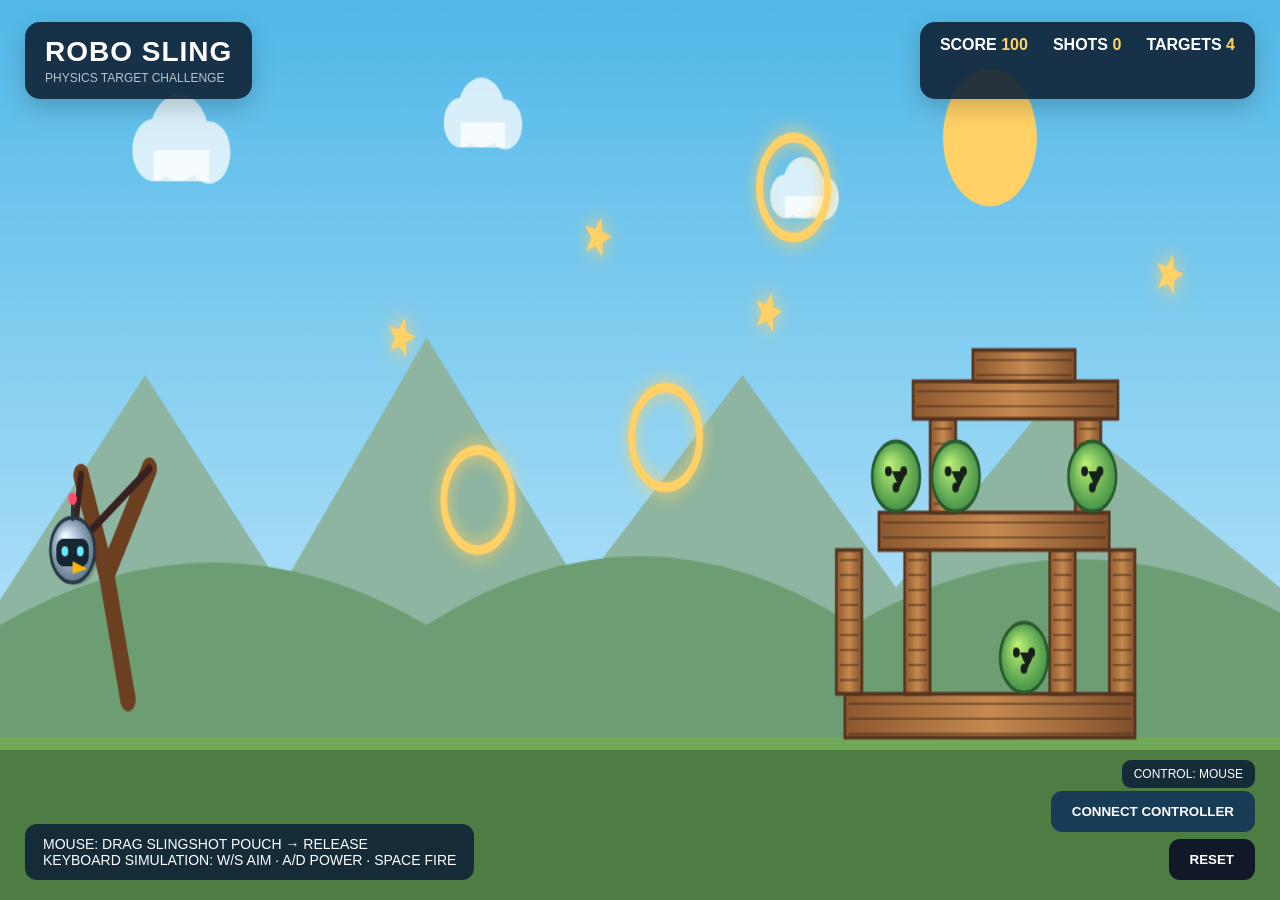
==== robo_sling.html @ eb0f949c "Merge branch 'main' of https://github.com/reddyshreyas63-sketch/robo-sling" ====
<!DOCTYPE html>
<html>
<head>
<meta charset="UTF-8">
<title>Robo Sling</title>
<style>
*{box-sizing:border-box;user-select:none}
html,body{margin:0;width:100%;height:100%;overflow:hidden;background:#111827;font-family:Arial,sans-serif}
canvas{display:block;width:100vw;height:100vh}
.ui{position:absolute;top:22px;left:25px;right:25px;display:flex;justify-content:space-between;pointer-events:none}
.panel{background:rgba(15,35,55,.9);color:white;padding:14px 20px;border-radius:15px;box-shadow:0 8px 25px rgba(0,0,0,.2)}
.title{font-size:28px;font-weight:900;letter-spacing:1px}
.sub{font-size:12px;opacity:.7;margin-top:3px}
.stats{display:flex;gap:25px;font-weight:700}
.stats b{color:#ffd166}
#help{position:absolute;left:25px;bottom:20px;background:rgba(15,35,55,.9);color:white;padding:12px 18px;border-radius:12px;font-size:14px}
#power{position:absolute;left:25px;bottom:67px;width:230px;display:none;color:white;font-size:12px;font-weight:bold}
#bar{height:14px;background:rgba(0,0,0,.5);border-radius:9px;overflow:hidden;margin-top:5px}
#fill{height:100%;width:0%;background:#ffd166}
button{position:absolute;right:25px;bottom:20px;border:0;background:#111827;color:white;padding:13px 21px;border-radius:11px;font-weight:800;cursor:pointer}
#serialBtn{position:absolute;right:25px;bottom:68px;background:#183b56}
#status{position:absolute;right:25px;bottom:112px;color:white;background:rgba(15,35,55,.9);padding:7px 12px;border-radius:9px;font-size:12px}
#msg{position:absolute;left:50%;top:50%;transform:translate(-50%,-50%);display:none;background:rgba(10,20,30,.95);color:white;padding:25px 40px;border-radius:18px;font-size:28px;font-weight:900;text-align:center}
</style>
</head>
<body>

<canvas id="game"></canvas>

<div class="ui">
  <div class="panel">
    <div class="title">ROBO SLING</div>
    <div class="sub">PHYSICS TARGET CHALLENGE</div>
  </div>
  <div class="panel stats">
    <div>SCORE <b id="score">0</b></div>
    <div>SHOTS <b id="shots">0</b></div>
    <div>TARGETS <b id="targets">5</b></div>
  </div>
</div>

<div id="power">
  LAUNCH POWER
  <div id="bar"><div id="fill"></div></div>
</div>

<div id="help">MOUSE: DRAG SLINGSHOT POUCH → RELEASE<br>KEYBOARD SIMULATION: W/S AIM · A/D POWER · SPACE FIRE</div>
<button id="serialBtn">CONNECT CONTROLLER</button>
<button id="reset">RESET</button>
<div id="status">CONTROL: MOUSE</div>
<div id="msg"></div>

<script>
const canvas=document.getElementById("game");
const ctx=canvas.getContext("2d");

const W=1500;
const H=720;

canvas.width=W;
canvas.height=H;

const G=900;
const GROUND=590;
const POWER_MULT=7.0;
const MAX_PULL=155;
const PIG_BOUNCE=0.06;

const SLING={x:150,y:440};

let score=0;
let shots=0;
let dragging=false;
let gameWon=false;

let currentRobo=null;
let robos=[];

// Software/hardware control layer.
let controlMode="mouse";
let hardwareAim=0;      // -1 = up, 0 = level, +1 = down
let hardwarePower=0;    // 0..1
let serialPort=null;
let serialReader=null;
let serialConnected=false;
let serialBuffer="";
let blocks=[];
let pigs=[];
let stars=[];
let rings=[];
let particles=[];


/* =========================
   OBJECT CREATION
========================= */

let pouch={x:SLING.x,y:SLING.y};

function newRobo(){
  return {
    x:SLING.x-65,
    y:SLING.y,
    vx:0,
    vy:0,
    radius:26,
    rotation:0,
    ready:true
  };
}

function makeBlock(x,y,w,h){
  return {
    x,y,w,h,
    vx:0,
    vy:0,
    health:100,
    maxHealth:100,
    destroyed:false,
    falling:false
  };
}

function makePig(x,y){
  return {
    x,y,
    radius:29,
    vx:0,
    vy:0,
    alive:true,
    supported:true
  };
}


/* =========================
   LEVEL
========================= */

function createLevel(){

  blocks=[
    makeBlock(990,555,340,35),

    makeBlock(980,440,30,115),
    makeBlock(1300,440,30,115),

    makeBlock(1060,440,30,115),
    makeBlock(1230,440,30,115),

    makeBlock(1030,410,270,30),

    makeBlock(1090,335,30,75),
    makeBlock(1260,335,30,75),

    makeBlock(1070,305,240,30),

    makeBlock(1140,230,120,25)
  ];

  pigs=[
    makePig(1050,380),
    makePig(1120,380),
    makePig(1280,380),
    makePig(1200,270),
    makePig(1200,515)
  ];

  stars=[
    {x:470,y:270,r:17,taken:false,points:150},
    {x:700,y:190,r:17,taken:false,points:150},
    {x:900,y:250,r:17,taken:false,points:200},
    {x:1370,y:220,r:17,taken:false,points:250}
  ];

  rings=[
    {x:560,y:400,r:40,taken:false,points:100},
    {x:780,y:350,r:40,taken:false,points:100},
    {x:930,y:150,r:40,taken:false,points:100}
  ];
}


/* =========================
   RESET / UI
========================= */

function resetGame(){

  score=0;
  shots=0;
  dragging=false;
  gameWon=false;

  robos=[];
  particles=[];

  createLevel();

  currentRobo=newRobo();
  if(controlMode==="serial") updateHardwarePouch();

  updateUI();

  document.getElementById("power").style.display="none";
  document.getElementById("msg").style.display="none";
}

function updateUI(){

  document.getElementById("score").textContent=score;
  document.getElementById("shots").textContent=shots;

  document.getElementById("targets").textContent=
    pigs.filter(p=>p.alive).length;
}


/* =========================
   INPUT
========================= */

function setControlMode(mode){
  controlMode=mode;
  updateControllerStatus();
}

function updateControllerStatus(){
  const status=document.getElementById("status");
  if(controlMode!=="serial"){
    status.textContent="CONTROL: MOUSE";
    return;
  }

  const p=Math.round(hardwarePower*100);
  const a=Math.round(hardwareAim*100);
  status.textContent=`CONTROL: CONTROLLER  |  POWER ${p}%  |  AIM ${a}`;
}

function updateHardwarePouch(){
  if(!currentRobo || !currentRobo.ready) return;

  const power=Math.max(0,Math.min(1,hardwarePower));
  const aim=Math.max(-1,Math.min(1,hardwareAim));

  // Keep the ORIGINAL slingshot geometry: power is pull distance,
  // aim is vertical position. This keeps the existing physics intact.
  const pull=power*MAX_PULL;
  const maxAimOffset=MAX_PULL*0.55;
  const dx=-Math.max(25, pull);
  const dy=aim*maxAimOffset;

  pouch.x=SLING.x+dx;
  pouch.y=SLING.y+dy;

  currentRobo.x=pouch.x;
  currentRobo.y=pouch.y;

  document.getElementById("fill").style.width=(power*100)+"%";
}

function handleSerialLine(line){
  line=line.trim();
  if(!line) return;

  const upper=line.toUpperCase();

  if(upper.startsWith("AIM:")){
    const raw=parseFloat(line.substring(4));
    if(Number.isFinite(raw)){
      hardwareAim = raw > 1 || raw < -1
        ? Math.max(-1,Math.min(1,raw/100))
        : Math.max(-1,Math.min(1,raw));
      if(controlMode==="serial") updateHardwarePouch();
      updateControllerStatus();
    }
    return;
  }

  if(upper.startsWith("POWER:")){
    const raw=parseFloat(line.substring(6));
    if(Number.isFinite(raw)){
      hardwarePower = raw > 1
        ? Math.max(0,Math.min(1,raw/100))
        : Math.max(0,Math.min(1,raw));
      if(controlMode==="serial") updateHardwarePouch();
      updateControllerStatus();
    }
    return;
  }

  if(upper==="FIRE"){
    if(controlMode==="serial" && currentRobo && currentRobo.ready && !gameWon){
      updateHardwarePouch();
      fireRobo();
    }
    return;
  }

  if(upper==="RESET"){
    resetGame();
    updateControllerStatus();
    return;
  }
}

async function readSerial(){
  if(!serialReader) return;
  try{
    while(true){
      const {value,done}=await serialReader.read();
      if(done) break;
      if(value){
        serialBuffer+=new TextDecoder().decode(value);
        const lines=serialBuffer.split(/\r?\n/);
        serialBuffer=lines.pop()||"";
        for(const line of lines) handleSerialLine(line);
      }
    }
  }catch(err){
    console.error("Serial read error",err);
  }finally{
    try{serialReader.releaseLock();}catch(e){}
    serialReader=null;
  }
}

async function connectSerial(){
  if(!("serial" in navigator)){
    alert("Web Serial is not supported here. Use Chrome or Edge.");
    return;
  }
  try{
    serialPort=await navigator.serial.requestPort();
    await serialPort.open({baudRate:115200});

    serialConnected=true;
    setControlMode("serial");
    document.getElementById("serialBtn").textContent="CONTROLLER CONNECTED";

    // Start reading BEFORE applying the current controller state.
    serialReader=serialPort.readable.getReader();
    readSerial();

    // Give the reader one browser tick to start receiving Arduino data.
    setTimeout(()=>{
      if(serialConnected && controlMode==="serial") updateHardwarePouch();
    },50);
  }catch(err){
    console.error(err);
    serialConnected=false;
    setControlMode("mouse");
    alert("ESP32 connection was not established.");
  }
}

async function disconnectSerial(){
  try{
    if(serialReader){try{await serialReader.cancel();}catch(e){}}
    if(serialPort){try{await serialPort.close();}catch(e){}}
  }finally{
    serialReader=null;
    serialPort=null;
    serialConnected=false;
    setControlMode("mouse");
    document.getElementById("serialBtn").textContent="CONNECT CONTROLLER";
  }
}

document.getElementById("serialBtn").addEventListener("click",async()=>{
  if(serialConnected) await disconnectSerial();
  else await connectSerial();
});

function pos(e){

  const r=canvas.getBoundingClientRect();

  return {
    x:(e.clientX-r.left)*W/r.width,
    y:(e.clientY-r.top)*H/r.height
  };
}

canvas.addEventListener("pointerdown",e=>{

  if(!currentRobo || !currentRobo.ready || gameWon)
    return;

  const p=pos(e);

  const dx=p.x-currentRobo.x;
  const dy=p.y-currentRobo.y;

  if(Math.hypot(dx,dy)<60){

    dragging=true;

    canvas.setPointerCapture(e.pointerId);

    document.getElementById("power").style.display="block";
  }
});


canvas.addEventListener("pointermove",e=>{

  if(!dragging || !currentRobo || !currentRobo.ready)
    return;

  const p=pos(e);

  let dx=p.x-SLING.x;
  let dy=p.y-SLING.y;

  let d=Math.hypot(dx,dy);

  if(d>MAX_PULL){

    dx=dx/d*MAX_PULL;
    dy=dy/d*MAX_PULL;

    d=MAX_PULL;
  }

  if(dx>-25)
    dx=-25;

  currentRobo.x=SLING.x+dx;
  currentRobo.y=SLING.y+dy;

  document.getElementById("fill").style.width=
    (d/MAX_PULL*100)+"%";
});


canvas.addEventListener("pointerup",()=>{

  if(!dragging)
    return;

  dragging=false;

  document.getElementById("power").style.display="none";

  if(currentRobo && currentRobo.ready)
    fireRobo();
});


/* =========================
   FIRE ROBO
========================= */

function fireRobo(){

  const r=currentRobo;

  const dx=SLING.x-r.x;
  const dy=SLING.y-r.y;

  const pull=Math.hypot(dx,dy);

  const damage=Math.max(
    0,
    Math.min(100,pull/MAX_PULL*100)
  );

  const fired={

    x:r.x,
    y:r.y,

    vx:dx*POWER_MULT,
    vy:dy*POWER_MULT,

    radius:r.radius,

    rotation:0,

    active:true,

    /*
      IMPORTANT:
      This starts FALSE.

      The moment this Robo touches the ground,
      it becomes TRUE and stays TRUE forever.
    */
    bounced:false,

    /*
      Launch power determines block damage.
      Full pull = 100 damage.
      98% pull = 98 damage.
    */
    damage:damage,

    hitBlocks:new Set(),
    hitPigs:new Set()
  };

  robos.push(fired);

  currentRobo=null;

  shots++;

  updateUI();

  burst(fired.x,fired.y,10);

  setTimeout(()=>{

    if(!gameWon && !currentRobo){
      currentRobo=newRobo();
      if(controlMode==="serial") updateHardwarePouch();
    }

  },2000);
}


/* =========================
   ROBO PHYSICS
========================= */

function updateRobos(dt){

  for(const r of robos){

    if(!r.active)
      continue;

    r.vy+=G*dt;

    r.vx*=Math.pow(.999,dt*60);
    r.vy*=Math.pow(.999,dt*60);

    r.x+=r.vx*dt;
    r.y+=r.vy*dt;

    r.rotation+=r.vx*dt*.018;


    /*
      GROUND COLLISION

      This is the important part.

      As soon as the Robo touches the ground:
          bounced = true

      It NEVER becomes false again.

      Therefore this Robo can never damage a block
      after a ground bounce.
    */

    if(r.y+r.radius>=GROUND){

      r.y=GROUND-r.radius;

      r.bounced=true;

      if(Math.abs(r.vy)>30){

        r.vy*=-0.72;

      }else{

        r.vy=0;
      }

      r.vx*=0.90;

      if(Math.abs(r.vx)<15 && Math.abs(r.vy)<15)
        r.active=false;
    }


    /*
      WALL COLLISIONS
    */

    if(r.x+r.radius>W){

      r.x=W-r.radius;
      r.vx*=-.78;
    }

    if(r.x-r.radius<0){

      r.x=r.radius;
      r.vx*=-.78;
    }


    robotPigCollisions(r);
    robotBlockCollisions(r);
    bonusCollisions(r);
  }
}


/* =========================
   ROBO / PIG COLLISION
========================= */

function robotPigCollisions(r){

  for(const p of pigs){

    if(!p.alive || r.hitPigs.has(p))
      continue;

    const dx=p.x-r.x;
    const dy=p.y-r.y;

    const d=Math.hypot(dx,dy);

    if(d>r.radius+p.radius)
      continue;

    r.hitPigs.add(p);

    const speed=Math.hypot(r.vx,r.vy);

    p.vx+=dx/Math.max(d,1)*speed*.10;
    p.vy+=dy/Math.max(d,1)*speed*.04;

    p.vy*=.15;


    /*
      Robo does NOT bounce because of a pig.
      Its velocity is deliberately untouched.
    */

    if(speed>180)
      killPig(p);
  }
}


function killPig(p){

  if(!p.alive)
    return;

  p.alive=false;

  p.vx=0;
  p.vy=0;

  score+=100;

  updateUI();

  burst(p.x,p.y,28);
}


/* =========================
   ROBO / BLOCK COLLISION
========================= */

function robotBlockCollisions(r){

  for(const b of blocks){

    if(b.destroyed || r.hitBlocks.has(b))
      continue;

    const cx=Math.max(
      b.x,
      Math.min(r.x,b.x+b.w)
    );

    const cy=Math.max(
      b.y,
      Math.min(r.y,b.y+b.h)
    );

    const dx=r.x-cx;
    const dy=r.y-cy;

    if(dx*dx+dy*dy>r.radius*r.radius)
      continue;

    r.hitBlocks.add(b);


    /*
      CRITICAL RULE

      If this Robo has EVER bounced:

          NO DAMAGE.

      It can only push the block.

      This includes:
        - ground bounce
        - previous block bounce
        - any previous bounce event

      bounced is never reset.
    */

    if(r.bounced === true){

      pushBlock(b,r,.35);

    }else{

      damageBlock(b,r.damage,r);
    }


    /*
      Physical collision response.

      This does NOT change r.bounced.
      Once true, it stays true.
    */

    if(Math.abs(dx)>Math.abs(dy)){

      r.vx*=-.72;

    }else{

      r.vy*=-.72;
    }
  }
}


/* =========================
   BLOCK PUSHING
========================= */

function pushBlock(b,r,factor){

  const cx=b.x+b.w/2;
  const cy=b.y+b.h/2;

  const dx=cx-r.x;
  const dy=cy-r.y;

  const d=Math.max(Math.hypot(dx,dy),1);

  const speed=Math.hypot(r.vx,r.vy);

  b.vx+=dx/d*speed*factor;
  b.vy+=dy/d*speed*factor;
}


/* =========================
   BLOCK DAMAGE
========================= */

function damageBlock(b,damage,r){

  if(b.destroyed)
    return;

  /*
    Safety check:
    A bounced Robo can NEVER deal damage.
  */

  if(r.bounced === true)
    return;

  b.health=Math.max(
    0,
    b.health-damage
  );

  pushBlock(b,r,.30);

  burst(
    r.x,
    r.y,
    Math.min(
      8,
      Math.max(2,Math.floor(damage/12))
    )
  );

  if(b.health<=0)
    destroyBlock(b);
}


function destroyBlock(b){

  if(b.destroyed)
    return;

  b.destroyed=true;

  score+=25;

  updateUI();

  burst(
    b.x+b.w/2,
    b.y+b.h/2,
    25
  );
}


/* =========================
   BLOCK SUPPORT / PHYSICS
========================= */

function blockSupported(b){

  if(b.destroyed)
    return false;

  if(b.y+b.h>=GROUND-3)
    return true;

  for(const o of blocks){

    if(o===b || o.destroyed)
      continue;

    const horizontal=
      b.x<o.x+o.w &&
      b.x+b.w>o.x;

    const vertical=
      Math.abs(b.y+b.h-o.y)<7;

    if(horizontal && vertical)
      return true;
  }

  return false;
}


function updateBlocks(dt){

  for(const b of blocks){

    if(b.destroyed)
      continue;

    const supported=blockSupported(b);


    if(!supported || Math.abs(b.vy)>8){

      b.falling=true;
      b.vy+=G*dt;

    }else{

      b.vy=0;
    }


    b.x+=b.vx*dt;
    b.y+=b.vy*dt;

    b.vx*=Math.pow(.985,dt*60);


    /*
      Ground collision
    */

    if(b.y+b.h>=GROUND){

      b.y=GROUND-b.h;

      if(Math.abs(b.vy)>35)
        b.vy*=-.18;
      else
        b.vy=0;

      b.vx*=.82;
    }


    if(b.x<0){

      b.x=0;
      b.vx*=-.2;
    }

    if(b.x+b.w>W){

      b.x=W-b.w;
      b.vx*=-.2;
    }
  }


  /*
    Basic block-to-block collision
  */

  for(let i=0;i<blocks.length;i++){

    const a=blocks[i];

    if(a.destroyed)
      continue;

    for(let j=i+1;j<blocks.length;j++){

      const b=blocks[j];

      if(b.destroyed)
        continue;

      const ox=Math.min(
        a.x+a.w,
        b.x+b.w
      )-Math.max(a.x,b.x);

      const oy=Math.min(
        a.y+a.h,
        b.y+b.h
      )-Math.max(a.y,b.y);

      if(ox<=0 || oy<=0)
        continue;


      if(oy<ox){

        if(a.y<b.y){

          a.y-=oy/2;
          b.y+=oy/2;

        }else{

          a.y+=oy/2;
          b.y-=oy/2;
        }

        const av=a.vy;
        const bv=b.vy;

        a.vy=bv*.15;
        b.vy=av*.15;

      }else{

        if(a.x<b.x){

          a.x-=ox/2;
          b.x+=ox/2;

        }else{

          a.x+=ox/2;
          b.x-=ox/2;
        }

        const av=a.vx;
        const bv=b.vx;

        a.vx=bv*.25;
        b.vx=av*.25;
      }
    }
  }
}


/* =========================
   PIG PHYSICS
========================= */

function updatePigs(dt){

  for(const p of pigs){

    if(!p.alive)
      continue;

    let supportY=null;


    /*
      Ground support
    */

    if(p.y+p.radius>=GROUND-3)
      supportY=GROUND-p.radius;


    /*
      Block support
    */

    for(const b of blocks){

      if(b.destroyed)
        continue;

      if(
        p.x>b.x-p.radius &&
        p.x<b.x+b.w+p.radius &&
        p.y<=b.y+5 &&
        p.y+p.radius>=b.y-5
      ){

        if(
          supportY===null ||
          b.y-p.radius<supportY
        ){

          supportY=b.y-p.radius;
        }
      }
    }


    if(supportY!==null && p.vy>=0){

      p.y=supportY;

      if(p.vy>30)
        p.vy*=-PIG_BOUNCE;
      else
        p.vy=0;

      p.vx*=.70;

    }else{

      p.vy+=G*dt;
    }


    p.x+=p.vx*dt;
    p.y+=p.vy*dt;

    p.vx*=Math.pow(.985,dt*60);


    if(p.y+p.radius>=GROUND){

      p.y=GROUND-p.radius;

      if(p.vy>30)
        p.vy*=-PIG_BOUNCE;
      else
        p.vy=0;

      p.vx*=.70;
    }


    /*
      Falling block kills pig.
    */

    for(const b of blocks){

      if(
        b.destroyed ||
        !b.falling ||
        b.vy<40
      )
        continue;

      const cx=Math.max(
        b.x,
        Math.min(p.x,b.x+b.w)
      );

      const cy=Math.max(
        b.y,
        Math.min(p.y,b.y+b.h)
      );

      const dx=p.x-cx;
      const dy=p.y-cy;

      if(
        dx*dx+dy*dy<=p.radius*p.radius
      ){

        killPig(p);
        break;
      }
    }
  }
}


/* =========================
   BONUS OBJECTS
========================= */

function bonusCollisions(r){

  for(const s of stars){

    if(s.taken)
      continue;

    if(
      Math.hypot(
        r.x-s.x,
        r.y-s.y
      )<r.radius+s.r
    ){

      s.taken=true;

      score+=s.points;

      updateUI();

      burst(s.x,s.y,14);
    }
  }


  for(const q of rings){

    if(q.taken)
      continue;

    if(
      Math.hypot(
        r.x-q.x,
        r.y-q.y
      )<q.r
    ){

      q.taken=true;

      score+=q.points;

      updateUI();

      burst(q.x,q.y,14);
    }
  }
}


/* =========================
   PARTICLES
========================= */

function burst(x,y,n){

  for(let i=0;i<n;i++){

    const a=Math.random()*Math.PI*2;
    const sp=60+Math.random()*220;

    particles.push({
      x,y,
      vx:Math.cos(a)*sp,
      vy:Math.sin(a)*sp,
      life:.4+Math.random()*.6,
      size:3+Math.random()*5
    });
  }
}


function updateParticles(dt){

  for(
    let i=particles.length-1;
    i>=0;
    i--
  ){

    const p=particles[i];

    p.life-=dt;

    p.vy+=500*dt;

    p.x+=p.vx*dt;
    p.y+=p.vy*dt;

    if(p.life<=0)
      particles.splice(i,1);
  }
}


/* =========================
   DRAWING
========================= */

function drawBackground(){

  const g=ctx.createLinearGradient(
    0,0,0,H
  );

  g.addColorStop(0,"#51b8e8");
  g.addColorStop(1,"#d5f1ff");

  ctx.fillStyle=g;
  ctx.fillRect(0,0,W,H);


  ctx.fillStyle="#ffd166";

  ctx.beginPath();
  ctx.arc(1160,110,55,0,Math.PI*2);
  ctx.fill();


  ctx.fillStyle="#8eb5a1";

  ctx.beginPath();

  ctx.moveTo(0,480);
  ctx.lineTo(170,300);
  ctx.lineTo(330,470);
  ctx.lineTo(500,270);
  ctx.lineTo(680,470);
  ctx.lineTo(870,300);
  ctx.lineTo(1050,470);
  ctx.lineTo(1230,320);
  ctx.lineTo(1500,470);

  ctx.lineTo(1500,GROUND);
  ctx.lineTo(0,GROUND);

  ctx.closePath();
  ctx.fill();


  ctx.fillStyle="#6d9d72";

  ctx.beginPath();

  ctx.moveTo(0,500);

  ctx.quadraticCurveTo(
    250,400,
    500,500
  );

  ctx.quadraticCurveTo(
    750,390,
    1000,500
  );

  ctx.quadraticCurveTo(
    1250,400,
    1500,490
  );

  ctx.lineTo(1500,GROUND);
  ctx.lineTo(0,GROUND);

  ctx.closePath();
  ctx.fill();


  ctx.fillStyle="#4d7d43";
  ctx.fillRect(
    0,
    GROUND,
    W,
    H-GROUND
  );

  ctx.fillStyle="#70aa57";
  ctx.fillRect(
    0,
    GROUND,
    W,
    10
  );
}


function cloud(x,y,s){

  ctx.save();

  ctx.translate(x,y);
  ctx.scale(s,s);

  ctx.fillStyle="rgba(255,255,255,.75)";

  ctx.beginPath();

  ctx.arc(0,10,25,0,Math.PI*2);
  ctx.arc(30,0,35,0,Math.PI*2);
  ctx.arc(65,12,25,0,Math.PI*2);

  ctx.fill();

  ctx.fillRect(0,10,65,25);

  ctx.restore();
}


function drawSling(){

  const x=SLING.x;
  const y=SLING.y;

  ctx.lineCap="round";
  ctx.lineWidth=18;
  ctx.strokeStyle="#6b3f20";

  ctx.beginPath();
  ctx.moveTo(x,y+120);
  ctx.lineTo(x-25,y+20);
  ctx.stroke();

  ctx.beginPath();
  ctx.moveTo(x-25,y+20);
  ctx.lineTo(x-55,y-60);
  ctx.stroke();

  ctx.beginPath();
  ctx.moveTo(x-25,y+20);
  ctx.lineTo(x+25,y-65);
  ctx.stroke();


  if(currentRobo && currentRobo.ready){

    ctx.lineWidth=7;
    ctx.strokeStyle="#3a2020";

    ctx.beginPath();
    ctx.moveTo(x-55,y-60);
    ctx.lineTo(currentRobo.x,currentRobo.y);
    ctx.stroke();

    ctx.beginPath();
    ctx.moveTo(x+25,y-65);
    ctx.lineTo(currentRobo.x,currentRobo.y);
    ctx.stroke();
  }
}


function drawRobo(r){

  ctx.save();

  ctx.translate(r.x,r.y);
  ctx.rotate(r.rotation);

  ctx.fillStyle="rgba(0,0,0,.18)";

  ctx.beginPath();
  ctx.ellipse(
    3,8,25,20,
    0,0,Math.PI*2
  );
  ctx.fill();


  const g=ctx.createRadialGradient(
    -9,-10,3,
    0,0,30
  );

  g.addColorStop(0,"#edf7ff");
  g.addColorStop(.45,"#9bb3c7");
  g.addColorStop(1,"#526575");

  ctx.fillStyle=g;

  ctx.beginPath();
  ctx.arc(0,0,26,0,Math.PI*2);
  ctx.fill();

  ctx.strokeStyle="#263746";
  ctx.lineWidth=3;
  ctx.stroke();


  ctx.fillStyle="#172632";

  ctx.beginPath();
  ctx.roundRect(
    -19,-9,38,22,8
  );
  ctx.fill();


  ctx.fillStyle="#69eaff";

  ctx.beginPath();

  ctx.arc(-9,1,4,0,Math.PI*2);
  ctx.arc(9,1,4,0,Math.PI*2);

  ctx.fill();


  ctx.fillStyle="#ffb703";

  ctx.beginPath();

  ctx.moveTo(0,9);
  ctx.lineTo(17,15);
  ctx.lineTo(0,19);

  ctx.closePath();
  ctx.fill();


  ctx.strokeStyle="#263746";
  ctx.lineWidth=4;

  ctx.beginPath();

  ctx.moveTo(0,-25);
  ctx.lineTo(0,-38);

  ctx.stroke();


  ctx.fillStyle="#ff4d6d";

  ctx.beginPath();
  ctx.arc(0,-41,5,0,Math.PI*2);
  ctx.fill();

  ctx.restore();
}


function drawPig(p){

  if(!p.alive)
    return;

  ctx.save();

  ctx.translate(p.x,p.y);

  const g=ctx.createRadialGradient(
    -8,-10,2,
    0,0,30
  );

  g.addColorStop(0,"#b8ed76");
  g.addColorStop(1,"#3e8d45");

  ctx.fillStyle=g;

  ctx.beginPath();
  ctx.arc(0,0,28,0,Math.PI*2);
  ctx.fill();

  ctx.strokeStyle="#285a2d";
  ctx.lineWidth=3;
  ctx.stroke();

  ctx.fillStyle="#152019";

  ctx.beginPath();

  ctx.arc(-9,-4,4,0,Math.PI*2);
  ctx.arc(9,-4,4,0,Math.PI*2);
  ctx.arc(0,9,4,0,Math.PI*2);

  ctx.fill();

  ctx.restore();
}


function drawBlock(b){

  if(b.destroyed)
    return;

  const g=ctx.createLinearGradient(
    b.x,b.y,
    b.x+b.w,b.y
  );

  g.addColorStop(0,"#8d582f");
  g.addColorStop(.5,"#c68a50");
  g.addColorStop(1,"#80502c");

  ctx.fillStyle=g;

  ctx.fillRect(
    b.x,
    b.y,
    b.w,
    b.h
  );

  ctx.strokeStyle="#55331e";
  ctx.lineWidth=3;

  ctx.strokeRect(
    b.x,
    b.y,
    b.w,
    b.h
  );

  ctx.strokeStyle="rgba(70,40,20,.45)";
  ctx.lineWidth=2;

  for(
    let y=b.y+8;
    y<b.y+b.h;
    y+=12
  ){

    ctx.beginPath();

    ctx.moveTo(
      b.x+5,
      y
    );

    ctx.lineTo(
      b.x+b.w-5,
      y
    );

    ctx.stroke();
  }
}


function drawStar(s){

  if(s.taken)
    return;

  ctx.save();

  ctx.translate(s.x,s.y);
  ctx.rotate(performance.now()*.001);

  ctx.fillStyle="#ffd166";
  ctx.shadowColor="#ffd166";
  ctx.shadowBlur=18;

  ctx.beginPath();

  for(let i=0;i<10;i++){

    const a=-Math.PI/2+i*Math.PI/5;

    const r=
      i%2===0
      ? s.r
      : s.r*.42;

    const x=Math.cos(a)*r;
    const y=Math.sin(a)*r;

    if(i===0)
      ctx.moveTo(x,y);
    else
      ctx.lineTo(x,y);
  }

  ctx.closePath();
  ctx.fill();

  ctx.shadowBlur=0;

  ctx.restore();
}


function drawRing(q){

  if(q.taken)
    return;

  ctx.save();

  ctx.strokeStyle="#ffd166";
  ctx.lineWidth=8;
  ctx.shadowColor="#ffd166";
  ctx.shadowBlur=15;

  ctx.beginPath();

  ctx.arc(
    q.x,
    q.y,
    q.r,
    0,
    Math.PI*2
  );

  ctx.stroke();

  ctx.shadowBlur=0;

  ctx.restore();
}


/* =========================
   TRAJECTORY
========================= */

function drawTrajectory(){

  if(
    !dragging ||
    !currentRobo ||
    !currentRobo.ready
  )
    return;

  let x=currentRobo.x;
  let y=currentRobo.y;

  let vx=
    (SLING.x-x)*POWER_MULT;

  let vy=
    (SLING.y-y)*POWER_MULT;

  const dt=1/60;

  ctx.save();

  ctx.fillStyle="rgba(255,255,255,.85)";

  for(let t=0;t<4;t+=dt){

    vy+=G*dt;

    vx*=Math.pow(.999,dt*60);
    vy*=Math.pow(.999,dt*60);

    x+=vx*dt;
    y+=vy*dt;

    if(y+26>=GROUND)
      break;

    if(
      Math.floor(t*12)!==
      Math.floor((t-dt)*12)
    ){

      ctx.beginPath();

      ctx.arc(
        x,
        y,
        4,
        0,
        Math.PI*2
      );

      ctx.fill();
    }
  }

  ctx.restore();
}


function drawParticles(){

  for(const p of particles){

    ctx.globalAlpha=
      Math.max(0,p.life);

    ctx.fillStyle="#ffd166";

    ctx.beginPath();

    ctx.arc(
      p.x,
      p.y,
      p.size,
      0,
      Math.PI*2
    );

    ctx.fill();
  }

  ctx.globalAlpha=1;
}


/* =========================
   MAIN DRAW
========================= */

function draw(){

  ctx.clearRect(
    0,0,W,H
  );

  drawBackground();

  cloud(180,110,1);
  cloud(540,90,.8);
  cloud(920,150,.7);

  for(const b of blocks)
    drawBlock(b);

  for(const q of rings)
    drawRing(q);

  for(const st of stars)
    drawStar(st);

  for(const p of pigs)
    drawPig(p);

  for(const r of robos)
    drawRobo(r);

  drawSling();

  drawTrajectory();

  if(currentRobo)
    drawRobo(currentRobo);

  drawParticles();
}


/* =========================
   GAME LOOP
========================= */

let last=performance.now();

function loop(now){

  let dt=Math.min(
    (now-last)/1000,
    .025
  );

  last=now;

  updateBlocks(dt);
  updatePigs(dt);
  updateRobos(dt);
  updateParticles(dt);


  if(
    !gameWon &&
    pigs.length &&
    pigs.every(p=>!p.alive)
  ){

    gameWon=true;

    document.getElementById("msg").innerHTML=
      "TARGETS CLEARED<br><small>Score: "+
      score+
      "</small>";

    document.getElementById("msg").style.display=
      "block";
  }


  draw();

  requestAnimationFrame(loop);
}


/* =========================
   CONTROLS
========================= */

document.getElementById("reset").onclick=
  resetGame;

document.addEventListener("keydown",e=>{

  if(e.key==="r" || e.key==="R")
    resetGame();
});


/* =========================
   START
========================= */

resetGame();

requestAnimationFrame(loop);

</script>
</body>
</html>
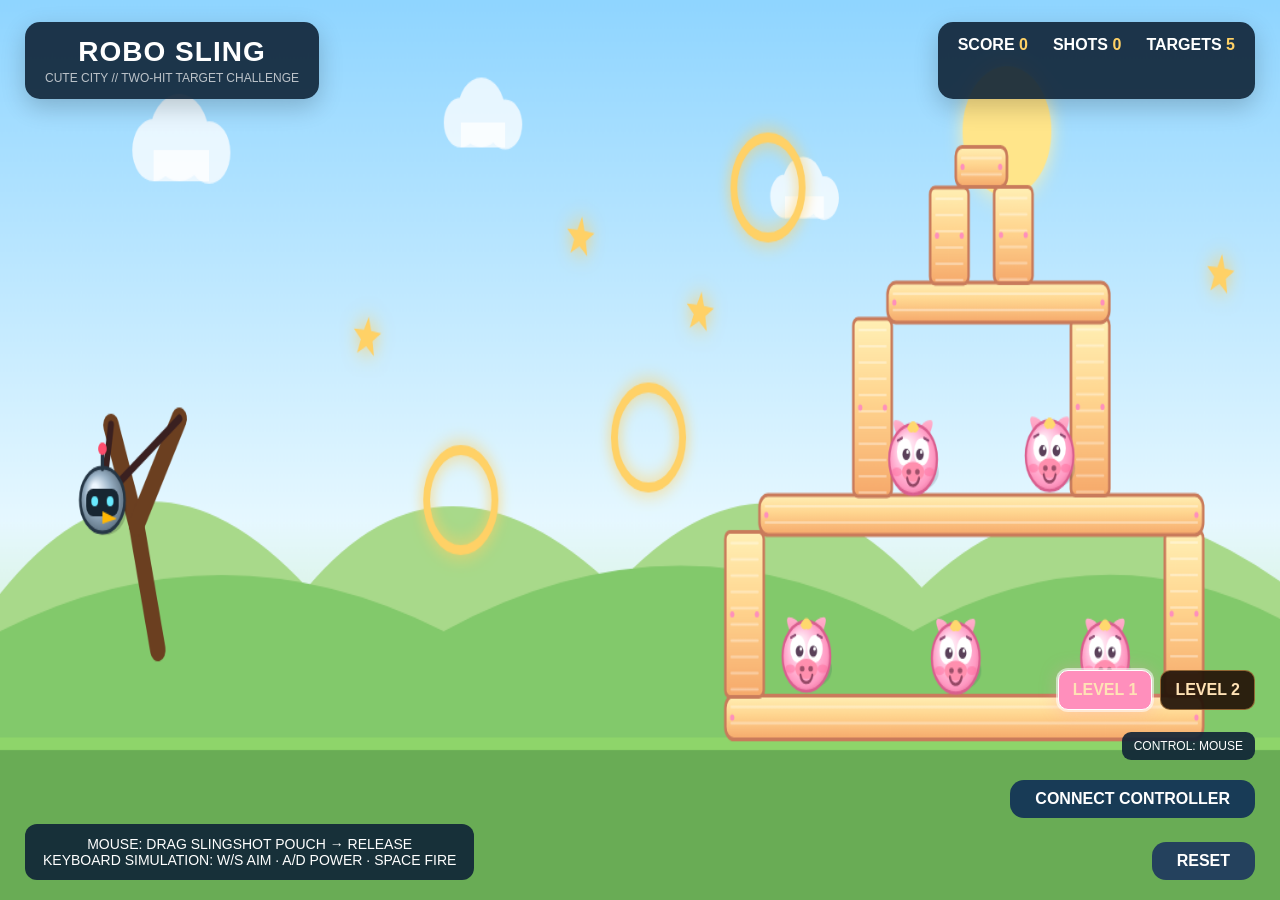
==== commit 1a0fb090: "Update print statement from 'Hello' to 'Goodbye'" ====
--- a/robo_sling.html
+++ b/robo_sling.html
@@ -2,6 +2,7 @@
 <html>
 <head>
 <meta charset="UTF-8">
+<meta name="viewport" content="width=device-width, initial-scale=1.0">
 <title>Robo Sling</title>
 <style>
 *{box-sizing:border-box;user-select:none}
@@ -17,10 +18,248 @@
 #power{position:absolute;left:25px;bottom:67px;width:230px;display:none;color:white;font-size:12px;font-weight:bold}
 #bar{height:14px;background:rgba(0,0,0,.5);border-radius:9px;overflow:hidden;margin-top:5px}
 #fill{height:100%;width:0%;background:#ffd166}
-button{position:absolute;right:25px;bottom:20px;border:0;background:#111827;color:white;padding:13px 21px;border-radius:11px;font-weight:800;cursor:pointer}
-#serialBtn{position:absolute;right:25px;bottom:68px;background:#183b56}
-#status{position:absolute;right:25px;bottom:112px;color:white;background:rgba(15,35,55,.9);padding:7px 12px;border-radius:9px;font-size:12px}
+button{position:fixed;right:25px;bottom:20px;border:0;background:#111827;color:white;padding:13px 21px;border-radius:11px;font-weight:800;cursor:pointer;z-index:10}
+#serialBtn{position:fixed;right:25px;bottom:82px;background:#183b56;z-index:10}
+#status{position:fixed;right:25px;bottom:140px;color:white;background:rgba(15,35,55,.9);padding:7px 12px;border-radius:9px;font-size:12px;z-index:10}
 #msg{position:absolute;left:50%;top:50%;transform:translate(-50%,-50%);display:none;background:rgba(10,20,30,.95);color:white;padding:25px 40px;border-radius:18px;font-size:28px;font-weight:900;text-align:center}
+
+/* ===== LEVEL SELECTOR ===== */
+#levelButtons{
+  position:fixed;
+  right:25px;
+  bottom:190px;
+  display:flex;
+  gap:8px;
+  z-index:10;
+}
+#levelButtons button{
+  position:static;
+  margin:0;
+  padding:10px 14px;
+  border:1px solid rgba(255,255,255,.18);
+  background:rgba(15,35,55,.92);
+  color:white;
+  border-radius:10px;
+  font-weight:800;
+}
+#levelButtons button.active{
+  box-shadow:0 0 0 2px rgba(255,255,255,.22), 0 0 18px rgba(255,255,255,.18);
+}
+
+body {
+    margin: 0;
+    background:
+        radial-gradient(circle at 20% 15%, rgba(214, 150, 65, 0.14), transparent 28%),
+        linear-gradient(135deg, #17120d 0%, #2a1b10 48%, #100e0b 100%);
+    color: white;
+    font-family: Arial, sans-serif;
+    text-align: center;
+}
+
+#game-container {
+    width: 100%;
+    max-width: 1100px;
+    margin: auto;
+}
+
+h1 {
+    margin-bottom: 5px;
+}
+
+#hud {
+    display: flex;
+    justify-content: center;
+    gap: 50px;
+    font-size: 20px;
+    margin-bottom: 10px;
+}
+
+canvas {
+    background:
+        linear-gradient(to bottom, transparent 0%, transparent 70%, rgba(48, 31, 18, 0.95) 70%),
+        radial-gradient(circle at 75% 20%, rgba(255, 194, 92, 0.18), transparent 22%),
+        linear-gradient(180deg, #24170f 0%, #5b351d 58%, #17100b 100%);
+    border: 3px solid white;
+    border-radius: 10px;
+    width: 95%;
+    max-width: 1000px;
+    height: auto;
+    cursor: crosshair;
+}
+
+button {
+    margin-top: 12px;
+    padding: 10px 25px;
+    font-size: 16px;
+    cursor: pointer;
+}
+
+#message {
+    font-size: 18px;
+}
+
+
+/* =========================================================
+   ROBO SLING — LEVEL THEMES
+   Add class="level-1" or class="level-2" to <body>.
+   ========================================================= */
+
+/* LEVEL 1 — CUTE / CARTOON */
+body.level-1{
+  background:
+    radial-gradient(circle at 18% 16%, rgba(255,244,184,.65), transparent 22%),
+    radial-gradient(circle at 78% 22%, rgba(255,185,214,.40), transparent 26%),
+    linear-gradient(180deg,#9fdcff 0%,#dff6ff 58%,#b8e88c 100%);
+}
+
+body.level-1 h1{
+  letter-spacing:3px;
+  text-transform:uppercase;
+  text-shadow:0 3px 0 rgba(255,255,255,.75),0 0 14px rgba(255,170,210,.45);
+}
+
+body.level-1 canvas{
+  background:
+    radial-gradient(circle at 78% 18%, rgba(255,247,189,.72), transparent 18%),
+    linear-gradient(180deg,#8fd7ff 0%,#d9f5ff 58%,#86c96f 58%,#69aa52 100%);
+  border-color:#ffffff;
+  box-shadow:
+    inset 0 0 35px rgba(255,255,255,.22),
+    0 0 22px rgba(255,166,205,.24);
+}
+
+body.level-1 button{
+  border-color:rgba(255,255,255,.55);
+  background:#24415d;
+  color:#fff;
+  border-radius:14px;
+}
+
+body.level-1 #levelButtons button{
+  border-color:rgba(255,255,255,.7);
+  background:#335b7b;
+  color:#fff6fb;
+}
+
+body.level-1 #levelButtons button.active{
+  background:#ff8fbc;
+  border-color:#fff;
+  box-shadow:0 0 0 2px rgba(255,255,255,.55),0 0 18px rgba(255,143,188,.38);
+}
+
+/* LEVEL 2 — FUTURISTIC */
+body.level-2 {
+    background:
+        radial-gradient(circle at 15% 20%, rgba(45, 220, 255, .16), transparent 25%),
+        radial-gradient(circle at 85% 75%, rgba(112, 78, 255, .18), transparent 30%),
+        linear-gradient(135deg, #030712 0%, #08152b 50%, #02030a 100%);
+}
+
+body.level-2 h1 {
+    letter-spacing: 4px;
+    text-transform: uppercase;
+    text-shadow:
+        0 0 8px rgba(70, 220, 255, .75),
+        0 0 20px rgba(76, 91, 255, .35);
+}
+
+body.level-2 canvas {
+    background:
+        linear-gradient(rgba(6, 20, 39, .35), rgba(2, 6, 18, .55)),
+        radial-gradient(circle at 70% 22%, rgba(53, 214, 255, .16), transparent 22%),
+        repeating-linear-gradient(90deg, rgba(58, 180, 255, .055) 0 1px, transparent 1px 70px),
+        repeating-linear-gradient(0deg, rgba(58, 180, 255, .045) 0 1px, transparent 1px 70px),
+        linear-gradient(180deg, #07172b 0%, #0a2540 62%, #020713 62%, #040817 100%);
+    border-color: #42dfff;
+    box-shadow:
+        inset 0 0 55px rgba(0, 0, 0, .58),
+        0 0 25px rgba(42, 216, 255, .22);
+}
+
+/* Optional level-specific controls */
+body.level-2 button {
+    border: 1px solid rgba(66, 223, 255, .65);
+    background: #071326;
+    color: #d9f8ff;
+}
+
+body.level-2 #message {
+    text-shadow: 0 0 8px rgba(66, 223, 255, .6);
+}
+
+
+/* ===== FULL SCREEN GAME ===== */
+html, body {
+  width:100%;
+  height:100%;
+  min-width:100%;
+  min-height:100%;
+  margin:0;
+  padding:0;
+  overflow:hidden;
+}
+
+canvas#game {
+  display:block;
+  width:100vw;
+  height:100vh;
+  max-width:none;
+  max-height:none;
+  margin:0;
+  padding:0;
+  border-radius:0;
+}
+
+
+body.level-2 #levelButtons button{
+  border-color:rgba(66,223,255,.65);
+  background:rgba(7,19,38,.94);
+  color:#d9f8ff;
+  text-shadow:0 0 7px rgba(66,223,255,.45);
+}
+body.level-1 #levelButtons button{
+  border-color:rgba(197,138,72,.65);
+  background:rgba(38,22,10,.94);
+  color:#ffe2b5;
+}
+
+
+/* ===== FINAL FULL-SCREEN OVERRIDE ===== */
+html, body {
+  width:100vw !important;
+  height:100vh !important;
+  max-width:none !important;
+  max-height:none !important;
+  margin:0 !important;
+  padding:0 !important;
+  overflow:hidden !important;
+}
+
+canvas#game {
+  display:block !important;
+  position:fixed !important;
+  inset:0 !important;
+  width:100vw !important;
+  height:100vh !important;
+  max-width:none !important;
+  max-height:none !important;
+  margin:0 !important;
+  padding:0 !important;
+  border:none !important;
+  border-radius:0 !important;
+  z-index:0 !important;
+}
+
+
+@media (max-width: 800px){
+  #levelButtons{right:12px;bottom:185px}
+  #serialBtn{right:12px;bottom:78px}
+  #status{right:12px;bottom:137px}
+  button{right:12px;bottom:18px}
+  #help{left:12px;bottom:18px;font-size:12px}
+  .ui{top:12px;left:12px;right:12px}
+}
+
 </style>
 </head>
 <body>
@@ -45,6 +284,10 @@
 </div>
 
 <div id="help">MOUSE: DRAG SLINGSHOT POUCH → RELEASE<br>KEYBOARD SIMULATION: W/S AIM · A/D POWER · SPACE FIRE</div>
+<div id="levelButtons">
+  <button id="level1Btn">LEVEL 1</button>
+  <button id="level2Btn">LEVEL 2</button>
+</div>
 <button id="serialBtn">CONNECT CONTROLLER</button>
 <button id="reset">RESET</button>
 <div id="status">CONTROL: MOUSE</div>
@@ -66,12 +309,15 @@
 const MAX_PULL=155;
 const PIG_BOUNCE=0.06;
 
-const SLING={x:150,y:440};
+const SLING={x:185,y:400};
 
 let score=0;
 let shots=0;
 let dragging=false;
 let gameWon=false;
+let structureActivated=false;
+let level=1;
+let levelShots=0;
 
 let currentRobo=null;
 let robos=[];
@@ -84,6 +330,13 @@
 let serialReader=null;
 let serialConnected=false;
 let serialBuffer="";
+
+// Keyboard simulation state.
+// W/S = aim, A/D = power, SPACE = fire.
+let keyboardAim=0;
+let keyboardPower=0;
+let keyboardActive=false;
+
 let blocks=[];
 let pigs=[];
 let stars=[];
@@ -109,89 +362,192 @@
   };
 }
 
-function makeBlock(x,y,w,h){
+function makeBlock(x,y,w,h,booster=false){
   return {
     x,y,w,h,
+    spawnX:x,
+    spawnY:y,
     vx:0,
     vy:0,
     health:100,
     maxHealth:100,
     destroyed:false,
-    falling:false
+    falling:false,
+    awake:false,
+    booster:booster,
+    boosterPower:booster ? 1.02 : 0
   };
 }
 
 function makePig(x,y){
   return {
     x,y,
+    spawnX:x,
+    spawnY:y,
     radius:29,
     vx:0,
     vy:0,
     alive:true,
-    supported:true
+    supported:true,
+    crushCooldown:0,
+    spawnGrace:2.0,
+    lastDamageShot:-1
   };
 }
-
 
 /* =========================
    LEVEL
 ========================= */
 
 function createLevel(){
-
+  if(level===2){
+    createLevel2();
+    return;
+  }
+
+  // LEVEL 1 — STEAMPUNK / ORIGINAL STYLE
   blocks=[
-    makeBlock(990,555,340,35),
-
-    makeBlock(980,440,30,115),
-    makeBlock(1300,440,30,115),
-
-    makeBlock(1060,440,30,115),
-    makeBlock(1230,440,30,115),
-
-    makeBlock(1030,410,270,30),
-
-    makeBlock(1090,335,30,75),
-    makeBlock(1260,335,30,75),
-
-    makeBlock(1070,305,240,30),
-
-    makeBlock(1140,230,120,25)
+    makeBlock(850,555,560,35),
+    makeBlock(850,425,45,132),
+    makeBlock(1365,425,45,132),
+    makeBlock(890,395,520,32),
+    makeBlock(1000,255,45,142),
+    makeBlock(1255,255,45,142),
+    makeBlock(1040,225,260,32),
+    makeBlock(1090,150,45,77),
+    makeBlock(1165,150,45,77),
+    makeBlock(1120,120,60,32)
   ];
 
   pigs=[
-    makePig(1050,380),
-    makePig(1120,380),
-    makePig(1280,380),
-    makePig(1200,270),
-    makePig(1200,515)
+    makePig(945,526),
+    makePig(1120,526),
+    makePig(1295,526),
+    makePig(1070,366),
+    makePig(1230,366)
   ];
 
+  // Level 1 enemies need two successful shots.
+  for(const p of pigs){
+    p.maxHealth=2;
+    p.health=2;
+  }
+
   stars=[
-    {x:470,y:270,r:17,taken:false,points:150},
-    {x:700,y:190,r:17,taken:false,points:150},
-    {x:900,y:250,r:17,taken:false,points:200},
-    {x:1370,y:220,r:17,taken:false,points:250}
+    {x:430,y:270,r:17,taken:false,points:150},
+    {x:680,y:190,r:17,taken:false,points:150},
+    {x:820,y:250,r:17,taken:false,points:200},
+    {x:1430,y:220,r:17,taken:false,points:250}
   ];
 
   rings=[
-    {x:560,y:400,r:40,taken:false,points:100},
-    {x:780,y:350,r:40,taken:false,points:100},
-    {x:930,y:150,r:40,taken:false,points:100}
+    {x:540,y:400,r:40,taken:false,points:100},
+    {x:760,y:350,r:40,taken:false,points:100},
+    {x:900,y:150,r:40,taken:false,points:100}
   ];
 }
 
+function createLevel2(){
+  // LEVEL 2 — FUTURISTIC / CYBER CITY
+  // Connected tower with selective jet-assisted platforms.
+  blocks=[
+    // Ground foundation
+    makeBlock(810,555,620,35),
+
+    // Lower supports — directly under the lower deck
+    makeBlock(850,420,50,135),
+    makeBlock(1340,420,50,135),
+
+    // Lower deck — JET BOOSTERS keep this platform suspended
+    makeBlock(900,385,440,35,true),
+
+    // Middle supports — directly on the lower deck
+    makeBlock(965,250,50,135),
+    makeBlock(1225,250,50,135),
+
+    // Middle deck — JET BOOSTERS
+    makeBlock(1015,215,210,35,true),
+
+    // Upper supports
+    makeBlock(1060,140,42,75),
+    makeBlock(1158,140,42,75),
+
+    // Upper deck — JET BOOSTERS
+    makeBlock(1102,105,56,35,true),
+
+    // Crown supports
+    makeBlock(1132,55,36,50),
+
+    // Crown cap
+    makeBlock(1118,25,64,30,true)
+  ];
+
+  // Reinforced Level 2 structure: each block is tougher than Level 1.
+  for(const b of blocks){
+    b.health=160;
+    b.maxHealth=160;
+  }
+
+  // Ten enemies. Their spawn coordinates match the actual top surfaces
+  // of the platforms, so they do not start inside or above a gap.
+  pigs=[
+    makePig(930,526),
+    makePig(1060,526),
+    makePig(1190,526),
+    makePig(1310,526),
+
+    makePig(1035,356),
+    makePig(1160,356),
+    makePig(1285,356),
+
+    makePig(1085,186),
+    makePig(1190,186),
+
+    makePig(1130,76)
+  ];
+
+  // Level 2 enemies are armored.
+  for(const p of pigs){
+    p.maxHealth=2;
+    p.health=2;
+  }
+
+  stars=[
+    {x:420,y:240,r:17,taken:false,points:200},
+    {x:650,y:145,r:17,taken:false,points:250},
+    {x:820,y:300,r:17,taken:false,points:250},
+    {x:1420,y:175,r:17,taken:false,points:350},
+    {x:1150,y:20,r:17,taken:false,points:400}
+  ];
+
+  rings=[
+    {x:520,y:380,r:40,taken:false,points:150},
+    {x:780,y:275,r:40,taken:false,points:175},
+    {x:900,y:120,r:40,taken:false,points:200},
+    {x:1320,y:115,r:40,taken:false,points:225}
+  ];
+}
 
 /* =========================
    RESET / UI
 ========================= */
 
 function resetGame(){
+  level=1;
+  levelShots=0;
+  structureActivated=false;
 
   score=0;
   shots=0;
   dragging=false;
   gameWon=false;
 
+  keyboardAim=0;
+  keyboardPower=0;
+  keyboardActive=false;
+  hardwareAim=0;
+  hardwarePower=0;
+
   robos=[];
   particles=[];
 
@@ -213,6 +569,21 @@
 
   document.getElementById("targets").textContent=
     pigs.filter(p=>p.alive).length;
+
+  const title=document.querySelector(".title");
+  const sub=document.querySelector(".sub");
+  const l1=document.getElementById("level1Btn");
+  const l2=document.getElementById("level2Btn");
+
+  if(title) title.textContent = level===2 ? "ROBO SLING // LEVEL 2" : "ROBO SLING";
+  if(sub) sub.textContent = level===2
+    ? "FUTURE CITY // JET-BOOSTED PHYSICS CHALLENGE"
+    : "CUTE CITY // TWO-HIT TARGET CHALLENGE";
+
+  document.body.classList.toggle("level-1",level===1);
+  document.body.classList.toggle("level-2",level===2);
+  if(l1) l1.classList.toggle("active",level===1);
+  if(l2) l2.classList.toggle("active",level===2);
 }
 
 
@@ -227,6 +598,14 @@
 
 function updateControllerStatus(){
   const status=document.getElementById("status");
+
+  if(controlMode==="keyboard"){
+    const p=Math.round(keyboardPower*100);
+    const a=Math.round(keyboardAim*100);
+    status.textContent=`CONTROL: KEYBOARD  |  POWER ${p}%  |  AIM ${a}`;
+    return;
+  }
+
   if(controlMode!=="serial"){
     status.textContent="CONTROL: MOUSE";
     return;
@@ -237,18 +616,18 @@
   status.textContent=`CONTROL: CONTROLLER  |  POWER ${p}%  |  AIM ${a}`;
 }
 
-function updateHardwarePouch(){
+function setPouchFromControls(power,aim){
   if(!currentRobo || !currentRobo.ready) return;
 
-  const power=Math.max(0,Math.min(1,hardwarePower));
-  const aim=Math.max(-1,Math.min(1,hardwareAim));
-
-  // Keep the ORIGINAL slingshot geometry: power is pull distance,
-  // aim is vertical position. This keeps the existing physics intact.
+  power=Math.max(0,Math.min(1,power));
+  aim=Math.max(-1,Math.min(1,aim));
+
+  // Power is the TOTAL pull distance. Aim changes the launch angle
+  // without accidentally increasing the total launch power.
   const pull=power*MAX_PULL;
-  const maxAimOffset=MAX_PULL*0.55;
-  const dx=-Math.max(25, pull);
-  const dy=aim*maxAimOffset;
+  const angle=aim*0.55;
+  const dx=-pull/Math.sqrt(1+angle*angle);
+  const dy=-dx*angle;
 
   pouch.x=SLING.x+dx;
   pouch.y=SLING.y+dy;
@@ -257,6 +636,14 @@
   currentRobo.y=pouch.y;
 
   document.getElementById("fill").style.width=(power*100)+"%";
+}
+
+function updateHardwarePouch(){
+  setPouchFromControls(hardwarePower,hardwareAim);
+}
+
+function updateKeyboardPouch(){
+  setPouchFromControls(keyboardPower,keyboardAim);
 }
 
 function handleSerialLine(line){
@@ -322,6 +709,16 @@
   }finally{
     try{serialReader.releaseLock();}catch(e){}
     serialReader=null;
+
+    // If the browser/USB device drops the stream, do not leave the UI
+    // stuck in "connected" mode.
+    if(serialConnected){
+      serialConnected=false;
+      serialPort=null;
+      controlMode="mouse";
+      document.getElementById("serialBtn").textContent="CONNECT CONTROLLER";
+      updateControllerStatus();
+    }
   }
 }
 
@@ -384,8 +781,12 @@
 
 canvas.addEventListener("pointerdown",e=>{
 
-  if(!currentRobo || !currentRobo.ready || gameWon)
+  if(controlMode==="serial" || !currentRobo || !currentRobo.ready || gameWon)
     return;
+
+  controlMode="mouse";
+  keyboardActive=false;
+  updateControllerStatus();
 
   const p=pos(e);
 
@@ -410,32 +811,30 @@
 
   const p=pos(e);
 
-  let dx=p.x-SLING.x;
+  // A slingshot can only be pulled away from the fork.
+  // Do not force a 25px minimum pull: that used to make "0 power"
+  // launch with non-zero velocity.
+  let dx=Math.min(p.x-SLING.x,0);
   let dy=p.y-SLING.y;
 
   let d=Math.hypot(dx,dy);
 
   if(d>MAX_PULL){
-
     dx=dx/d*MAX_PULL;
     dy=dy/d*MAX_PULL;
-
     d=MAX_PULL;
   }
-
-  if(dx>-25)
-    dx=-25;
 
   currentRobo.x=SLING.x+dx;
   currentRobo.y=SLING.y+dy;
 
+  // Display the actual pull distance, not the pre-clamp mouse distance.
   document.getElementById("fill").style.width=
-    (d/MAX_PULL*100)+"%";
+    Math.round(d/MAX_PULL*100)+"%";
 });
 
 
-canvas.addEventListener("pointerup",()=>{
-
+function releaseMouseShot(){
   if(!dragging)
     return;
 
@@ -445,7 +844,10 @@
 
   if(currentRobo && currentRobo.ready)
     fireRobo();
-});
+}
+
+canvas.addEventListener("pointerup",releaseMouseShot);
+canvas.addEventListener("pointercancel",releaseMouseShot);
 
 
 /* =========================
@@ -459,20 +861,34 @@
   const dx=SLING.x-r.x;
   const dy=SLING.y-r.y;
 
-  const pull=Math.hypot(dx,dy);
+  const pull=Math.min(MAX_PULL,Math.hypot(dx,dy));
+
+  // Prevent accidental zero-power shots from consuming a shot.
+  if(pull<8){
+    r.x=SLING.x;
+    r.y=SLING.y;
+    return;
+  }
 
   const damage=Math.max(
     0,
     Math.min(100,pull/MAX_PULL*100)
   );
 
+  const level2Boost = level===2;
+
   const fired={
 
     x:r.x,
     y:r.y,
 
-    vx:dx*POWER_MULT,
-    vy:dy*POWER_MULT,
+    // Level 2 uses twin jet boosters for a faster launch.
+    vx:dx*POWER_MULT*(level2Boost ? 1.35 : 1),
+    vy:dy*POWER_MULT*(level2Boost ? 1.35 : 1),
+
+    // Jet fuel/thrust only exists in Level 2.
+    jetFuel: level2Boost ? 1.15 : 0,
+    jetThrust: level2Boost ? 620 : 0,
 
     radius:r.radius,
 
@@ -505,6 +921,7 @@
   currentRobo=null;
 
   shots++;
+  levelShots++;
 
   updateUI();
 
@@ -514,7 +931,14 @@
 
     if(!gameWon && !currentRobo){
       currentRobo=newRobo();
-      if(controlMode==="serial") updateHardwarePouch();
+
+      if(controlMode==="serial"){
+        updateHardwarePouch();
+      }else if(keyboardActive || controlMode==="keyboard"){
+        controlMode="keyboard";
+        updateKeyboardPouch();
+        updateControllerStatus();
+      }
     }
 
   },2000);
@@ -532,6 +956,31 @@
     if(!r.active)
       continue;
 
+    /*
+      LEVEL 2 JET BOOST:
+      Two rear thrusters accelerate the Robo in its current flight direction
+      for a limited burst. This adds real velocity instead of only changing
+      the sprite.
+    */
+    if(level===2 && (r.jetFuel||0)>0){
+
+      const speed=Math.hypot(r.vx,r.vy);
+
+      if(speed>10){
+        const nx=r.vx/speed;
+        const ny=r.vy/speed;
+
+        const thrust=Math.min(r.jetFuel,dt)*r.jetThrust;
+
+        r.vx+=nx*thrust;
+        r.vy+=ny*thrust;
+
+        r.jetFuel=Math.max(0,r.jetFuel-dt);
+      }else{
+        r.jetFuel=Math.max(0,r.jetFuel-dt);
+      }
+    }
+
     r.vy+=G*dt;
 
     r.vx*=Math.pow(.999,dt*60);
@@ -611,7 +1060,7 @@
 
   for(const p of pigs){
 
-    if(!p.alive || r.hitPigs.has(p))
+    if(!p.alive || p.spawnGrace>0 || r.hitPigs.has(p))
       continue;
 
     const dx=p.x-r.x;
@@ -648,15 +1097,31 @@
   if(!p.alive)
     return;
 
+  // Each enemy can take damage only once from a single fired Robo.
+  // This prevents a direct hit + chain reaction in the same shot from
+  // instantly consuming the entire Level 1 health pool.
+  if(p.lastDamageShot===levelShots)
+    return;
+
+  p.lastDamageShot=levelShots;
+
+  if((p.health ?? 1)>1){
+    p.health--;
+    p.vx*=0.35;
+    p.vy=-80;
+    score+=40;
+    updateUI();
+    burst(p.x,p.y,14);
+    return;
+  }
+
   p.alive=false;
-
   p.vx=0;
   p.vy=0;
 
   score+=100;
 
   updateUI();
-
   burst(p.x,p.y,28);
 }
 
@@ -672,70 +1137,64 @@
     if(b.destroyed || r.hitBlocks.has(b))
       continue;
 
-    const cx=Math.max(
-      b.x,
-      Math.min(r.x,b.x+b.w)
-    );
-
-    const cy=Math.max(
-      b.y,
-      Math.min(r.y,b.y+b.h)
-    );
-
-    const dx=r.x-cx;
-    const dy=r.y-cy;
-
-    if(dx*dx+dy*dy>r.radius*r.radius)
+    const closestX=Math.max(b.x, Math.min(r.x, b.x+b.w));
+    const closestY=Math.max(b.y, Math.min(r.y, b.y+b.h));
+
+    let nx=r.x-closestX;
+    let ny=r.y-closestY;
+    let dist=Math.hypot(nx,ny);
+
+    if(dist>r.radius)
       continue;
 
+    // Resolve the collision before reflecting velocity so the Robo
+    // cannot remain embedded in the block and lose its bounce.
+    if(dist<0.0001){
+      const left=Math.abs(r.x-b.x);
+      const right=Math.abs((b.x+b.w)-r.x);
+      const top=Math.abs(r.y-b.y);
+      const bottom=Math.abs((b.y+b.h)-r.y);
+      const m=Math.min(left,right,top,bottom);
+
+      if(m===left){ nx=-1; ny=0; }
+      else if(m===right){ nx=1; ny=0; }
+      else if(m===top){ nx=0; ny=-1; }
+      else { nx=0; ny=1; }
+
+      dist=0;
+    }else{
+      nx/=dist;
+      ny/=dist;
+    }
+
     r.hitBlocks.add(b);
 
-
-    /*
-      CRITICAL RULE
-
-      If this Robo has EVER bounced:
-
-          NO DAMAGE.
-
-      It can only push the block.
-
-      This includes:
-        - ground bounce
-        - previous block bounce
-        - any previous bounce event
-
-      bounced is never reset.
-    */
-
-    if(r.bounced === true){
-
+    // First-shot impact damages the block; later impacts still push it.
+    if(r.bounced===true){
       pushBlock(b,r,.35);
-
     }else{
-
       damageBlock(b,r.damage,r);
     }
 
-
-    /*
-      Physical collision response.
-
-      This does NOT change r.bounced.
-      Once true, it stays true.
-    */
-
-    if(Math.abs(dx)>Math.abs(dy)){
-
-      r.vx*=-.72;
-
-    }else{
-
-      r.vy*=-.72;
-    }
-  }
-}
-
+    // Push the Robo completely out of the block.
+    const penetration=Math.max(0,r.radius-dist)+1.5;
+    r.x+=nx*penetration;
+    r.y+=ny*penetration;
+
+    // Proper elastic-ish reflection against the impact normal.
+    // This makes Level 1 blocks produce a visible, controllable bounce.
+    const vn=r.vx*nx+r.vy*ny;
+    if(vn<0){
+      const restitution = level===1 ? 0.84 : 0.78;
+      r.vx -= (1+restitution)*vn*nx;
+      r.vy -= (1+restitution)*vn*ny;
+    }
+
+    // Preserve some energy while preventing numerical jitter.
+    r.vx*=0.985;
+    r.vy*=0.985;
+  }
+}
 
 /* =========================
    BLOCK PUSHING
@@ -753,8 +1212,21 @@
 
   const speed=Math.hypot(r.vx,r.vy);
 
+  // A real Robo hit wakes the block and activates the structure physics.
+  // Until the player actually hits something, the starting tower cannot
+  // collapse and cannot crush an enemy.
+  structureActivated=true;
+  b.awake=true;
   b.vx+=dx/d*speed*factor;
   b.vy+=dy/d*speed*factor;
+
+  // A direct hit explicitly activates physics on this block.
+  // Booster blocks remain stabilized vertically but can still be pushed.
+  if(b.booster){
+    b.falling=false;
+  }else{
+    b.falling=true;
+  }
 }
 
 
@@ -832,9 +1304,11 @@
     if(o===b || o.destroyed)
       continue;
 
+    // Edge-to-edge contact counts as connected support.
+    // Level pieces are designed to meet exactly at their edges.
     const horizontal=
-      b.x<o.x+o.w &&
-      b.x+b.w>o.x;
+      b.x<=o.x+o.w+0.01 &&
+      b.x+b.w>=o.x-0.01;
 
     const vertical=
       Math.abs(b.y+b.h-o.y)<7;
@@ -854,32 +1328,70 @@
     if(b.destroyed)
       continue;
 
+    /*
+      BEFORE THE FIRST PLAYER HIT:
+      Preserve the level blueprint exactly.
+    */
+    if(!structureActivated && !b.awake){
+      b.x=b.spawnX;
+      b.y=b.spawnY;
+      b.vx=0;
+      b.vy=0;
+      b.falling=false;
+      continue;
+    }
+
     const supported=blockSupported(b);
 
-
-    if(!supported || Math.abs(b.vy)>8){
-
+    /*
+      A block that loses its support becomes dynamic.
+      Booster blocks are the exception: their jets can hold them up.
+    */
+    if(!b.awake && !supported && !b.booster){
+      b.awake=true;
       b.falling=true;
-      b.vy+=G*dt;
+    }
+
+    if(b.awake){
+
+      if(b.booster){
+        /*
+          Jet-assisted stabilization:
+          when unsupported, the booster cancels gravity instead of letting
+          the block fall. Existing velocity from a real impact remains,
+          so boosters do not disable horizontal physics.
+        */
+        if(!supported){
+          b.vy+=G*b.boosterPower*dt;
+          b.vy-=G*dt;
+          b.vy*=Math.pow(.92,dt*60);
+        }else{
+          // On a support, damp vertical jitter while retaining horizontal motion.
+          b.vy*=Math.pow(.72,dt*60);
+        }
+
+        b.falling=false;
+      }else if(!supported || b.falling || Math.abs(b.vy)>8){
+        b.falling=true;
+        b.vy+=G*dt;
+      }else{
+        b.vy=0;
+        b.falling=false;
+      }
 
     }else{
-
+      b.vx=0;
       b.vy=0;
-    }
-
+      b.falling=false;
+    }
 
     b.x+=b.vx*dt;
     b.y+=b.vy*dt;
 
     b.vx*=Math.pow(.985,dt*60);
 
-
-    /*
-      Ground collision
-    */
-
+    // Ground collision.
     if(b.y+b.h>=GROUND){
-
       b.y=GROUND-b.h;
 
       if(Math.abs(b.vy)>35)
@@ -890,95 +1402,84 @@
       b.vx*=.82;
     }
 
-
     if(b.x<0){
-
       b.x=0;
       b.vx*=-.2;
     }
 
     if(b.x+b.w>W){
-
       b.x=W-b.w;
       b.vx*=-.2;
     }
   }
 
-
   /*
-    Basic block-to-block collision
+    Block-to-block physics.
+    A moving/awake block transfers motion to a block it hits and wakes it.
+    This stops the tower from behaving like a collection of frozen sprites.
   */
-
   for(let i=0;i<blocks.length;i++){
 
     const a=blocks[i];
-
-    if(a.destroyed)
-      continue;
+    if(a.destroyed) continue;
 
     for(let j=i+1;j<blocks.length;j++){
 
       const b=blocks[j];
-
-      if(b.destroyed)
-        continue;
-
-      const ox=Math.min(
-        a.x+a.w,
-        b.x+b.w
-      )-Math.max(a.x,b.x);
-
-      const oy=Math.min(
-        a.y+a.h,
-        b.y+b.h
-      )-Math.max(a.y,b.y);
+      if(b.destroyed) continue;
+
+      const ox=Math.min(a.x+a.w,b.x+b.w)-Math.max(a.x,b.x);
+      const oy=Math.min(a.y+a.h,b.y+b.h)-Math.max(a.y,b.y);
 
       if(ox<=0 || oy<=0)
         continue;
 
+      const relativeSpeed=Math.hypot(a.vx-b.vx,a.vy-b.vy);
+      const dynamicContact=a.awake || b.awake || relativeSpeed>8;
+
+      // If an active block physically contacts a resting block, wake the resting block.
+      if(dynamicContact){
+        if(!a.awake) a.awake=true;
+        if(!b.awake) b.awake=true;
+      }
 
       if(oy<ox){
 
         if(a.y<b.y){
-
           a.y-=oy/2;
           b.y+=oy/2;
-
         }else{
-
           a.y+=oy/2;
           b.y-=oy/2;
         }
 
         const av=a.vy;
         const bv=b.vy;
-
-        a.vy=bv*.15;
-        b.vy=av*.15;
+        a.vy=bv*.18;
+        b.vy=av*.18;
 
       }else{
 
         if(a.x<b.x){
-
           a.x-=ox/2;
           b.x+=ox/2;
-
         }else{
-
           a.x+=ox/2;
           b.x-=ox/2;
         }
 
         const av=a.vx;
         const bv=b.vx;
-
-        a.vx=bv*.25;
-        b.vx=av*.25;
+        a.vx=bv*.32;
+        b.vx=av*.32;
       }
-    }
-  }
-}
-
+
+      // Booster blocks retain their stabilization after collisions.
+      if(a.booster) a.falling=false;
+      if(b.booster) b.falling=false;
+    }
+  }
+}
 
 /* =========================
    PIG PHYSICS
@@ -991,43 +1492,51 @@
     if(!p.alive)
       continue;
 
+    if(p.spawnGrace>0)
+      p.spawnGrace=Math.max(0,p.spawnGrace-dt);
+
+    /*
+      HARD SPAWN LOCK:
+      Before the player hits any block, enemies stay exactly at their
+      designed spawn positions. This prevents gravity/support jitter from
+      making them fall at the start of the level.
+    */
+    if(!structureActivated){
+      p.x=p.spawnX;
+      p.y=p.spawnY;
+      p.vx=0;
+      p.vy=0;
+      p.supported=true;
+      continue;
+    }
+
     let supportY=null;
 
-
-    /*
-      Ground support
-    */
-
+    // Ground support.
     if(p.y+p.radius>=GROUND-3)
       supportY=GROUND-p.radius;
 
-
-    /*
-      Block support
-    */
-
+    // Only a block's TOP surface supports a pig.
     for(const b of blocks){
 
       if(b.destroyed)
         continue;
 
-      if(
-        p.x>b.x-p.radius &&
-        p.x<b.x+b.w+p.radius &&
-        p.y<=b.y+5 &&
-        p.y+p.radius>=b.y-5
-      ){
-
-        if(
-          supportY===null ||
-          b.y-p.radius<supportY
-        ){
-
-          supportY=b.y-p.radius;
-        }
+      const horizontal =
+        p.x > b.x-p.radius &&
+        p.x < b.x+b.w+p.radius;
+
+      const standingOnTop =
+        p.y <= b.y+8 &&
+        p.y+p.radius >= b.y-8 &&
+        p.vy >= 0;
+
+      if(horizontal && standingOnTop){
+        const candidate=b.y-p.radius;
+        if(supportY===null || candidate<supportY)
+          supportY=candidate;
       }
     }
-
 
     if(supportY!==null && p.vy>=0){
 
@@ -1041,17 +1550,15 @@
       p.vx*=.70;
 
     }else{
-
       p.vy+=G*dt;
     }
-
 
     p.x+=p.vx*dt;
     p.y+=p.vy*dt;
 
     p.vx*=Math.pow(.985,dt*60);
 
-
+    // Ground collision.
     if(p.y+p.radius>=GROUND){
 
       p.y=GROUND-p.radius;
@@ -1064,37 +1571,126 @@
       p.vx*=.70;
     }
 
-
-    /*
-      Falling block kills pig.
-    */
-
+    // Spawn protection: enemies cannot be killed by structure physics
+    // while the starting tower is still untouched.
+    if(p.spawnGrace>0 || !structureActivated)
+      continue;
+
+    // IMPORTANT:
+    // Never kill a pig just because its static spawn position is close
+    // to two blocks. A crush requires an actively moving block.
     for(const b of blocks){
 
-      if(
-        b.destroyed ||
-        !b.falling ||
-        b.vy<40
-      )
+      if(b.destroyed || !b.awake)
         continue;
 
-      const cx=Math.max(
-        b.x,
-        Math.min(p.x,b.x+b.w)
-      );
-
-      const cy=Math.max(
-        b.y,
-        Math.min(p.y,b.y+b.h)
-      );
-
+      const cx=Math.max(b.x,Math.min(p.x,b.x+b.w));
+      const cy=Math.max(b.y,Math.min(p.y,b.y+b.h));
       const dx=p.x-cx;
       const dy=p.y-cy;
 
-      if(
-        dx*dx+dy*dy<=p.radius*p.radius
-      ){
-
+      if(dx*dx+dy*dy > p.radius*p.radius)
+        continue;
+
+      const blockSpeed=Math.hypot(b.vx,b.vy);
+
+      // Stationary blocks can NEVER crush an enemy.
+      if(blockSpeed < 90)
+        continue;
+
+      // Determine whether the block is moving into the pig.
+      const blockCenterX=b.x+b.w/2;
+      const blockCenterY=b.y+b.h/2;
+
+      const towardX =
+        Math.sign(p.x-blockCenterX) === Math.sign(b.vx) ||
+        Math.abs(b.vx)<10;
+
+      const towardY =
+        Math.sign(p.y-blockCenterY) === Math.sign(b.vy) ||
+        Math.abs(b.vy)<10;
+
+      if(towardX || towardY){
+        killPig(p);
+        break;
+      }
+    }
+  }
+}
+
+function isPigCrushed(p){
+  // Kept for compatibility with older code.
+  // Crushing is handled directly inside updatePigs().
+  return false;
+}
+
+
+
+/* =========================
+   PIG / PIG + CRUSH COLLISIONS
+========================= */
+
+/*
+  Enemies collide physically. A real impact kills BOTH pigs.
+  Low-speed numerical overlap is separated instead of causing
+  accidental deaths.
+*/
+function pigPigCollisions(){
+  for(let i=0;i<pigs.length;i++){
+    const a=pigs[i]; if(!a.alive || a.spawnGrace>0) continue;
+    for(let j=i+1;j<pigs.length;j++){
+      const b=pigs[j]; if(!b.alive || b.spawnGrace>0) continue;
+      const dx=b.x-a.x, dy=b.y-a.y, d=Math.hypot(dx,dy), minDist=a.radius+b.radius;
+      if(d>=minDist) continue;
+      const nx=dx/Math.max(d,.001), ny=dy/Math.max(d,.001);
+      const rvx=b.vx-a.vx, rvy=b.vy-a.vy;
+      const impact=Math.abs(rvx*nx+rvy*ny);
+      // Any meaningful impact between enemies destroys both.
+      if(impact>12 || Math.hypot(a.vx,a.vy)>35 || Math.hypot(b.vx,b.vy)>35){
+        const x=(a.x+b.x)/2, y=(a.y+b.y)/2;
+        killPig(a); killPig(b); burst(x,y,24); continue;
+      }
+      const correction=(minDist-d)/2;
+      a.x-=nx*correction; a.y-=ny*correction; b.x+=nx*correction; b.y+=ny*correction;
+    }
+  }
+}
+
+/*
+  Detects a pig being crushed/caught between blocks.
+
+  We require blocks on opposite sides (left/right or top/bottom),
+  or two moving blocks pressing into the pig. This avoids killing
+  a pig merely because it is standing on one block.
+*/
+function pigCrushCollisions(){
+  // No crush logic is active until the player has actually hit a block.
+  // This prevents all forms of spawn camping.
+  if(!structureActivated) return;
+
+  // A stationary starting structure can NEVER crush a pig.
+  // Crushing requires an awake block that is actually moving fast enough.
+  for(const p of pigs){
+    if(!p.alive) continue;
+
+    for(const b of blocks){
+      if(b.destroyed || !b.awake) continue;
+
+      const cx=Math.max(b.x,Math.min(p.x,b.x+b.w));
+      const cy=Math.max(b.y,Math.min(p.y,b.y+b.h));
+      const dx=p.x-cx, dy=p.y-cy;
+      if(dx*dx+dy*dy > p.radius*p.radius) continue;
+
+      const speed=Math.hypot(b.vx,b.vy);
+      if(speed < 120) continue;
+
+      // Only count motion toward the pig, along the collision direction.
+      const dist=Math.hypot(dx,dy);
+      if(dist < 0.001) continue;
+      const nx=dx/dist, ny=dy/dist;
+      const closing=b.vx*nx+b.vy*ny;
+
+      if(closing > 80){
         killPig(p);
         break;
       }
@@ -1207,90 +1803,92 @@
 
 function drawBackground(){
 
-  const g=ctx.createLinearGradient(
-    0,0,0,H
-  );
-
-  g.addColorStop(0,"#51b8e8");
-  g.addColorStop(1,"#d5f1ff");
-
+  if(level===2){
+    const g=ctx.createLinearGradient(0,0,0,H);
+    g.addColorStop(0,"#020611");
+    g.addColorStop(.52,"#071a35");
+    g.addColorStop(1,"#02040b");
+    ctx.fillStyle=g;
+    ctx.fillRect(0,0,W,H);
+
+    ctx.fillStyle="rgba(40,205,255,.10)";
+    ctx.beginPath();
+    ctx.arc(1180,125,120,0,Math.PI*2);
+    ctx.fill();
+
+    ctx.strokeStyle="rgba(55,210,255,.14)";
+    ctx.lineWidth=1;
+    for(let x=0;x<=W;x+=75){
+      ctx.beginPath(); ctx.moveTo(x,GROUND); ctx.lineTo(x-80,220); ctx.stroke();
+    }
+    for(let y=250;y<GROUND;y+=55){
+      ctx.beginPath(); ctx.moveTo(0,y); ctx.lineTo(W,y); ctx.stroke();
+    }
+
+    ctx.fillStyle="#061225";
+    for(let x=20;x<W;x+=100){
+      const h=70+((x*13)%130);
+      ctx.fillRect(x,GROUND-h,65,h);
+      ctx.fillStyle="rgba(55,220,255,.22)";
+      for(let yy=GROUND-h+18;yy<GROUND-12;yy+=24)
+        ctx.fillRect(x+13,yy,8,3);
+      ctx.fillStyle="#061225";
+    }
+
+    ctx.fillStyle="#07192b";
+    ctx.fillRect(0,GROUND,W,H-GROUND);
+    ctx.fillStyle="#17455a";
+    ctx.fillRect(0,GROUND,W,8);
+    return;
+  }
+
+  // LEVEL 1 — CUTE CARTOON SKY
+  const g=ctx.createLinearGradient(0,0,0,H);
+  g.addColorStop(0,"#8fd5ff");
+  g.addColorStop(.58,"#e6f8ff");
+  g.addColorStop(1,"#b6e88f");
   ctx.fillStyle=g;
   ctx.fillRect(0,0,W,H);
 
-
-  ctx.fillStyle="#ffd166";
-
-  ctx.beginPath();
-  ctx.arc(1160,110,55,0,Math.PI*2);
+  // Puffy sun
+  ctx.fillStyle="#ffe58a";
+  ctx.shadowColor="#fff2af";
+  ctx.shadowBlur=20;
+  ctx.beginPath();
+  ctx.arc(1180,105,52,0,Math.PI*2);
   ctx.fill();
-
-
-  ctx.fillStyle="#8eb5a1";
-
-  ctx.beginPath();
-
-  ctx.moveTo(0,480);
-  ctx.lineTo(170,300);
-  ctx.lineTo(330,470);
-  ctx.lineTo(500,270);
-  ctx.lineTo(680,470);
-  ctx.lineTo(870,300);
-  ctx.lineTo(1050,470);
-  ctx.lineTo(1230,320);
-  ctx.lineTo(1500,470);
-
+  ctx.shadowBlur=0;
+
+  // Distant rounded hills
+  ctx.fillStyle="#a8d98a";
+  ctx.beginPath();
+  ctx.moveTo(0,475);
+  ctx.quadraticCurveTo(170,330,360,470);
+  ctx.quadraticCurveTo(520,340,720,470);
+  ctx.quadraticCurveTo(900,335,1080,470);
+  ctx.quadraticCurveTo(1260,350,1500,465);
   ctx.lineTo(1500,GROUND);
   ctx.lineTo(0,GROUND);
-
   ctx.closePath();
   ctx.fill();
 
-
-  ctx.fillStyle="#6d9d72";
-
-  ctx.beginPath();
-
-  ctx.moveTo(0,500);
-
-  ctx.quadraticCurveTo(
-    250,400,
-    500,500
-  );
-
-  ctx.quadraticCurveTo(
-    750,390,
-    1000,500
-  );
-
-  ctx.quadraticCurveTo(
-    1250,400,
-    1500,490
-  );
-
+  ctx.fillStyle="#82c96b";
+  ctx.beginPath();
+  ctx.moveTo(0,505);
+  ctx.quadraticCurveTo(260,415,520,505);
+  ctx.quadraticCurveTo(800,400,1070,505);
+  ctx.quadraticCurveTo(1290,420,1500,495);
   ctx.lineTo(1500,GROUND);
   ctx.lineTo(0,GROUND);
-
   ctx.closePath();
   ctx.fill();
 
-
-  ctx.fillStyle="#4d7d43";
-  ctx.fillRect(
-    0,
-    GROUND,
-    W,
-    H-GROUND
-  );
-
-  ctx.fillStyle="#70aa57";
-  ctx.fillRect(
-    0,
-    GROUND,
-    W,
-    10
-  );
-}
-
+  // Soft grassy ground
+  ctx.fillStyle="#69ac55";
+  ctx.fillRect(0,GROUND,W,H-GROUND);
+  ctx.fillStyle="#8ed56a";
+  ctx.fillRect(0,GROUND,W,10);
+}
 
 function cloud(x,y,s){
 
@@ -1364,6 +1962,47 @@
 
   ctx.translate(r.x,r.y);
   ctx.rotate(r.rotation);
+
+  // Level 2: twin jet boosters mounted at the rear.
+  // They point opposite the current travel direction.
+  if(level===2 && (r.jetFuel||0)>0){
+
+    const flame=Math.max(
+      10,
+      22+Math.sin(performance.now()*.035+r.x*.01)*7
+    );
+
+    for(const bx of [-10,10]){
+      ctx.fillStyle="#102b3d";
+      ctx.strokeStyle="#55ecff";
+      ctx.lineWidth=2;
+      ctx.beginPath();
+      ctx.roundRect(bx-5,18,10,10,3);
+      ctx.fill();
+      ctx.stroke();
+
+      ctx.fillStyle="#6df3ff";
+      ctx.shadowColor="#42dfff";
+      ctx.shadowBlur=10;
+      ctx.beginPath();
+      ctx.moveTo(bx-4,27);
+      ctx.lineTo(bx+4,27);
+      ctx.lineTo(bx,27+flame);
+      ctx.closePath();
+      ctx.fill();
+
+      ctx.fillStyle="#fff2a8";
+      ctx.shadowColor="#fff2a8";
+      ctx.shadowBlur=8;
+      ctx.beginPath();
+      ctx.moveTo(bx-2,27);
+      ctx.lineTo(bx+2,27);
+      ctx.lineTo(bx,27+flame*.55);
+      ctx.closePath();
+      ctx.fill();
+      ctx.shadowBlur=0;
+    }
+  }
 
   ctx.fillStyle="rgba(0,0,0,.18)";
 
@@ -1448,104 +2087,343 @@
 
 
 function drawPig(p){
-
-  if(!p.alive)
+  if(!p.alive) return;
+
+  // LEVEL 2 keeps the cyber enemy art.
+  if(level===2){
+    ctx.save();
+    ctx.translate(p.x,p.y);
+
+    const pulse=.5+.5*Math.sin(performance.now()*.006+p.x);
+
+    ctx.fillStyle="rgba(0,0,0,.25)";
+    ctx.beginPath();
+    ctx.ellipse(3,9,28,17,0,0,Math.PI*2);
+    ctx.fill();
+
+    const g=ctx.createRadialGradient(-9,-12,2,0,0,31);
+    g.addColorStop(0,"#e5fbff");
+    g.addColorStop(.32,"#63d4e7");
+    g.addColorStop(.68,"#1a6484");
+    g.addColorStop(1,"#071b31");
+    ctx.fillStyle=g;
+    ctx.beginPath();
+    ctx.arc(0,0,28,0,Math.PI*2);
+    ctx.fill();
+
+    ctx.strokeStyle="#42dfff";
+    ctx.lineWidth=2.5;
+    ctx.shadowColor="#42dfff";
+    ctx.shadowBlur=10;
+    ctx.stroke();
+    ctx.shadowBlur=0;
+
+    ctx.fillStyle="#123f59";
+    ctx.beginPath();
+    ctx.moveTo(-19,-19); ctx.lineTo(-29,-33); ctx.lineTo(-9,-25); ctx.closePath();
+    ctx.fill();
+    ctx.beginPath();
+    ctx.moveTo(19,-19); ctx.lineTo(29,-33); ctx.lineTo(9,-25); ctx.closePath();
+    ctx.fill();
+
+    ctx.fillStyle="#06111f";
+    ctx.strokeStyle="rgba(66,223,255,.8)";
+    ctx.lineWidth=2;
+    ctx.beginPath();
+    ctx.roundRect(-20,-12,40,18,7);
+    ctx.fill();
+    ctx.stroke();
+
+    ctx.fillStyle=`rgba(70,235,255,${.72+.28*pulse})`;
+    ctx.shadowColor="#42dfff";
+    ctx.shadowBlur=12;
+    ctx.beginPath();
+    ctx.arc(-10,-3,4,0,Math.PI*2);
+    ctx.arc(10,-3,4,0,Math.PI*2);
+    ctx.fill();
+    ctx.shadowBlur=0;
+
+    ctx.strokeStyle="#081525";
+    ctx.lineWidth=4;
+    ctx.beginPath();
+    ctx.moveTo(-17,-13); ctx.lineTo(-5,-10);
+    ctx.moveTo(17,-13); ctx.lineTo(5,-10);
+    ctx.stroke();
+
+    ctx.fillStyle="#18384c";
+    ctx.strokeStyle="#59e8ff";
+    ctx.lineWidth=2;
+    ctx.beginPath();
+    ctx.roundRect(-14,9,28,14,6);
+    ctx.fill();
+    ctx.stroke();
+
+    ctx.fillStyle="#06111f";
+    ctx.beginPath();
+    ctx.arc(-6,15,3,0,Math.PI*2);
+    ctx.arc(6,15,3,0,Math.PI*2);
+    ctx.fill();
+
+    ctx.strokeStyle="#8ff6ff";
+    ctx.lineWidth=2;
+    ctx.beginPath();
+    ctx.moveTo(-9,25); ctx.lineTo(0,20); ctx.lineTo(9,25);
+    ctx.stroke();
+
+    ctx.strokeStyle="#4de9ff";
+    ctx.lineWidth=2;
+    ctx.beginPath(); ctx.moveTo(0,-28); ctx.lineTo(0,-39); ctx.stroke();
+
+    ctx.fillStyle="#ff4d9d";
+    ctx.shadowColor="#ff4d9d";
+    ctx.shadowBlur=10;
+    ctx.beginPath(); ctx.arc(0,-41,4.5,0,Math.PI*2); ctx.fill();
+    ctx.shadowBlur=0;
+
+    ctx.restore();
     return;
-
+  }
+
+  // LEVEL 1 — CUTE PASTEL ENEMY
   ctx.save();
-
   ctx.translate(p.x,p.y);
 
-  const g=ctx.createRadialGradient(
-    -8,-10,2,
-    0,0,30
-  );
-
-  g.addColorStop(0,"#b8ed76");
-  g.addColorStop(1,"#3e8d45");
+  const bob=Math.sin(performance.now()*.004+p.x*.02)*1.5;
+  ctx.translate(0,bob);
+
+  // Soft shadow
+  ctx.fillStyle="rgba(48,73,94,.18)";
+  ctx.beginPath();
+  ctx.ellipse(3,10,27,16,0,0,Math.PI*2);
+  ctx.fill();
+
+  // Ears
+  const ear=ctx.createLinearGradient(0,-35,0,-12);
+  ear.addColorStop(0,"#ffb7cf");
+  ear.addColorStop(1,"#ff8eb9");
+  ctx.fillStyle=ear;
+
+  ctx.beginPath();
+  ctx.moveTo(-18,-18);
+  ctx.quadraticCurveTo(-30,-37,-12,-29);
+  ctx.quadraticCurveTo(-5,-25,-9,-17);
+  ctx.closePath();
+  ctx.fill();
+
+  ctx.beginPath();
+  ctx.moveTo(18,-18);
+  ctx.quadraticCurveTo(30,-37,12,-29);
+  ctx.quadraticCurveTo(5,-25,9,-17);
+  ctx.closePath();
+  ctx.fill();
+
+  // Cute body
+  const g=ctx.createRadialGradient(-9,-12,2,0,0,31);
+  g.addColorStop(0,"#fff5fb");
+  g.addColorStop(.45,"#ffc4df");
+  g.addColorStop(.82,"#ff99c2");
+  g.addColorStop(1,"#ea6f9d");
 
   ctx.fillStyle=g;
-
   ctx.beginPath();
   ctx.arc(0,0,28,0,Math.PI*2);
   ctx.fill();
 
-  ctx.strokeStyle="#285a2d";
+  ctx.strokeStyle="#d95f8f";
+  ctx.lineWidth=2.5;
+  ctx.stroke();
+
+  // Hair tuft
+  ctx.fillStyle="#ffd86e";
+  ctx.beginPath();
+  ctx.moveTo(-7,-25);
+  ctx.quadraticCurveTo(0,-36,7,-25);
+  ctx.quadraticCurveTo(4,-20,0,-22);
+  ctx.quadraticCurveTo(-4,-20,-7,-25);
+  ctx.fill();
+
+  // Big shiny eyes
+  ctx.fillStyle="#fff";
+  ctx.beginPath();
+  ctx.ellipse(-10,-6,9,11,0,0,Math.PI*2);
+  ctx.ellipse(10,-6,9,11,0,0,Math.PI*2);
+  ctx.fill();
+
+  ctx.fillStyle="#5a4059";
+  ctx.beginPath();
+  ctx.arc(-8,-4,4.5,0,Math.PI*2);
+  ctx.arc(8,-4,4.5,0,Math.PI*2);
+  ctx.fill();
+
+  // Eye highlights
+  ctx.fillStyle="#fff";
+  ctx.beginPath();
+  ctx.arc(-6.5,-6,1.5,0,Math.PI*2);
+  ctx.arc(9.5,-6,1.5,0,Math.PI*2);
+  ctx.fill();
+
+  // Tiny lashes / brows
+  ctx.strokeStyle="#914f75";
+  ctx.lineWidth=2.2;
+  ctx.beginPath();
+  ctx.moveTo(-18,-15); ctx.lineTo(-13,-17);
+  ctx.moveTo(18,-15); ctx.lineTo(13,-17);
+  ctx.stroke();
+
+  // Snout
+  ctx.fillStyle="#ff8fae";
+  ctx.beginPath();
+  ctx.ellipse(0,10,13,8,0,0,Math.PI*2);
+  ctx.fill();
+
+  ctx.fillStyle="#9d4f69";
+  ctx.beginPath();
+  ctx.ellipse(-5,10,2.7,2.2,0,0,Math.PI*2);
+  ctx.ellipse(5,10,2.7,2.2,0,0,Math.PI*2);
+  ctx.fill();
+
+  // Happy little smile
+  ctx.strokeStyle="#944765";
+  ctx.lineWidth=2.5;
+  ctx.beginPath();
+  ctx.arc(0,14,7,.15,Math.PI-.15);
+  ctx.stroke();
+
+  // Rosy cheeks
+  ctx.fillStyle="rgba(255,103,151,.45)";
+  ctx.beginPath();
+  ctx.ellipse(-19,10,6,3.5,0,0,Math.PI*2);
+  ctx.ellipse(19,10,6,3.5,0,0,Math.PI*2);
+  ctx.fill();
+
+  ctx.restore();
+}
+
+function drawBlock(b){
+  if(b.destroyed) return;
+
+  if(level===2){
+    // Futuristic alloy block
+    const g=ctx.createLinearGradient(b.x,b.y,b.x+b.w,b.y);
+    g.addColorStop(0,"#0b263c");
+    g.addColorStop(.48,"#1a5871");
+    g.addColorStop(1,"#071827");
+
+    ctx.fillStyle=g;
+    ctx.fillRect(b.x,b.y,b.w,b.h);
+
+    ctx.strokeStyle="#42dfff";
+    ctx.lineWidth=2.5;
+    ctx.shadowColor="#42dfff";
+    ctx.shadowBlur=8;
+    ctx.strokeRect(b.x,b.y,b.w,b.h);
+    ctx.shadowBlur=0;
+
+    if(b.w>70 || b.h>45){
+      ctx.strokeStyle="rgba(102,240,255,.3)";
+      ctx.lineWidth=1.5;
+      ctx.strokeRect(b.x+6,b.y+6,Math.max(1,b.w-12),Math.max(1,b.h-12));
+    }
+
+    ctx.strokeStyle="rgba(112,244,255,.42)";
+    ctx.lineWidth=1.5;
+    const cy=b.y+b.h/2;
+    ctx.beginPath();
+    ctx.moveTo(b.x+8,cy);
+    ctx.lineTo(b.x+20,cy);
+    ctx.lineTo(b.x+28,cy-5);
+    if(b.w>90){
+      ctx.lineTo(b.x+b.w-28,cy-5);
+      ctx.lineTo(b.x+b.w-20,cy);
+      ctx.lineTo(b.x+b.w-8,cy);
+    }else{
+      ctx.lineTo(b.x+b.w-8,cy);
+    }
+    ctx.stroke();
+
+    const nodes=b.w>90?3:2;
+    for(let i=0;i<nodes;i++){
+      const x=b.x+12+(b.w-24)*(i/(Math.max(nodes-1,1)));
+      ctx.fillStyle="#55ecff";
+      ctx.shadowColor="#55ecff";
+      ctx.shadowBlur=7;
+      ctx.beginPath();
+      ctx.arc(x,b.y+9,2.5,0,Math.PI*2);
+      ctx.fill();
+      ctx.shadowBlur=0;
+    }
+
+    if(b.booster){
+      const boostCount=b.w>180?3:(b.w>70?2:1);
+      for(let i=0;i<boostCount;i++){
+        const bx=b.x+b.w*(i+1)/(boostCount+1);
+        const by=b.y+b.h+4;
+        ctx.fillStyle="#102d42";
+        ctx.strokeStyle="#55ecff";
+        ctx.lineWidth=1.5;
+        ctx.beginPath();
+        ctx.roundRect(bx-8,by-3,16,9,3);
+        ctx.fill();
+        ctx.stroke();
+
+        const flame=7+Math.sin(performance.now()*.012+bx)*3;
+        ctx.fillStyle="rgba(70,235,255,.72)";
+        ctx.beginPath();
+        ctx.moveTo(bx-4,by+5);
+        ctx.lineTo(bx+4,by+5);
+        ctx.lineTo(bx,by+5+flame);
+        ctx.closePath();
+        ctx.fill();
+      }
+    }
+
+    ctx.fillStyle="#9ff7ff";
+    const corners=[
+      [b.x+7,b.y+7],[b.x+b.w-7,b.y+7],
+      [b.x+7,b.y+b.h-7],[b.x+b.w-7,b.y+b.h-7]
+    ];
+    for(const [x,y] of corners){
+      ctx.beginPath(); ctx.arc(x,y,3,0,Math.PI*2); ctx.fill();
+    }
+    return;
+  }
+
+  // LEVEL 1 — CUTE PASTEL BLOCK
+  const g=ctx.createLinearGradient(b.x,b.y,b.x,b.y+b.h);
+  g.addColorStop(0,"#fff0b5");
+  g.addColorStop(.45,"#ffd58f");
+  g.addColorStop(1,"#f6a96b");
+
+  ctx.fillStyle=g;
+  ctx.strokeStyle="#c97b5b";
   ctx.lineWidth=3;
+
+  const radius=Math.min(10,b.h/2,Math.max(3,b.w/8));
+  ctx.beginPath();
+  ctx.roundRect(b.x,b.y,b.w,b.h,radius);
+  ctx.fill();
   ctx.stroke();
 
-  ctx.fillStyle="#152019";
-
-  ctx.beginPath();
-
-  ctx.arc(-9,-4,4,0,Math.PI*2);
-  ctx.arc(9,-4,4,0,Math.PI*2);
-  ctx.arc(0,9,4,0,Math.PI*2);
-
-  ctx.fill();
-
-  ctx.restore();
-}
-
-
-function drawBlock(b){
-
-  if(b.destroyed)
-    return;
-
-  const g=ctx.createLinearGradient(
-    b.x,b.y,
-    b.x+b.w,b.y
-  );
-
-  g.addColorStop(0,"#8d582f");
-  g.addColorStop(.5,"#c68a50");
-  g.addColorStop(1,"#80502c");
-
-  ctx.fillStyle=g;
-
-  ctx.fillRect(
-    b.x,
-    b.y,
-    b.w,
-    b.h
-  );
-
-  ctx.strokeStyle="#55331e";
-  ctx.lineWidth=3;
-
-  ctx.strokeRect(
-    b.x,
-    b.y,
-    b.w,
-    b.h
-  );
-
-  ctx.strokeStyle="rgba(70,40,20,.45)";
+  // Cute stripe pattern
+  ctx.strokeStyle="rgba(255,255,255,.35)";
   ctx.lineWidth=2;
-
-  for(
-    let y=b.y+8;
-    y<b.y+b.h;
-    y+=12
-  ){
-
+  for(let y=b.y+9;y<b.y+b.h;y+=13){
     ctx.beginPath();
-
-    ctx.moveTo(
-      b.x+5,
-      y
-    );
-
-    ctx.lineTo(
-      b.x+b.w-5,
-      y
-    );
-
+    ctx.moveTo(b.x+7,y);
+    ctx.lineTo(b.x+b.w-7,y);
     ctx.stroke();
   }
-}
-
+
+  // Tiny candy-like bolts
+  ctx.fillStyle="#ff8fbc";
+  for(const x of [b.x+8,b.x+b.w-8]){
+    if(x<b.x+b.w-2){
+      ctx.beginPath();
+      ctx.arc(x,b.y+b.h/2,2.5,0,Math.PI*2);
+      ctx.fill();
+    }
+  }
+}
 
 function drawStar(s){
 
@@ -1722,9 +2600,11 @@
 
   drawBackground();
 
-  cloud(180,110,1);
-  cloud(540,90,.8);
-  cloud(920,150,.7);
+  if(level===1){
+    cloud(180,110,1);
+    cloud(540,90,.8);
+    cloud(920,150,.7);
+  }
 
   for(const b of blocks)
     drawBlock(b);
@@ -1769,25 +2649,29 @@
 
   updateBlocks(dt);
   updatePigs(dt);
+
+  // Check enemy-vs-enemy impacts and crushing after both
+  // pig and block positions have been updated for this frame.
+  pigPigCollisions();
+  pigCrushCollisions();
+
   updateRobos(dt);
   updateParticles(dt);
 
 
-  if(
-    !gameWon &&
-    pigs.length &&
-    pigs.every(p=>!p.alive)
-  ){
-
-    gameWon=true;
-
-    document.getElementById("msg").innerHTML=
-      "TARGETS CLEARED<br><small>Score: "+
-      score+
-      "</small>";
-
-    document.getElementById("msg").style.display=
-      "block";
+  if(!gameWon && pigs.length && pigs.every(p=>!p.alive)){
+    if(level===2 && levelShots<2){
+      gameWon=false;
+      currentRobo=currentRobo || newRobo();
+      updateUI();
+    }else{
+      gameWon=true;
+      document.getElementById("msg").innerHTML=
+        level===2
+          ? "LEVEL 2 CLEARED<br><small>Future sector secured</small>"
+          : "TARGETS CLEARED<br><small>Score: "+score+"</small>";
+      document.getElementById("msg").style.display="block";
+    }
   }
 
 
@@ -1801,13 +2685,78 @@
    CONTROLS
 ========================= */
 
-document.getElementById("reset").onclick=
-  resetGame;
+document.getElementById("reset").onclick=resetGame;
+
+function switchLevel(newLevel){
+  level=newLevel;
+  levelShots=0;
+  gameWon=false;
+  structureActivated=false;
+  structureActivated=false;
+  dragging=false;
+  keyboardAim=0;
+  keyboardPower=0;
+  keyboardActive=false;
+  hardwareAim=0;
+  hardwarePower=0;
+  robos=[];
+  particles=[];
+  createLevel();
+  currentRobo=newRobo();
+  if(controlMode==="serial") updateHardwarePouch();
+  updateUI();
+  document.getElementById("msg").style.display="none";
+}
+
+document.getElementById("level1Btn").onclick=()=>switchLevel(1);
+document.getElementById("level2Btn").onclick=()=>switchLevel(2);
 
 document.addEventListener("keydown",e=>{
-
-  if(e.key==="r" || e.key==="R")
+  const key=e.key.toLowerCase();
+
+  if(key==="r"){
     resetGame();
+    return;
+  }
+
+  // Keyboard simulation advertised in the help panel.
+  if(["w","s","a","d"," "].includes(key)){
+    e.preventDefault();
+  }
+
+  if(controlMode==="serial" || gameWon || !currentRobo || !currentRobo.ready)
+    return;
+
+  let changed=false;
+
+  if(key==="w"){
+    keyboardAim=Math.max(-1,keyboardAim-0.08);
+    changed=true;
+  }else if(key==="s"){
+    keyboardAim=Math.min(1,keyboardAim+0.08);
+    changed=true;
+  }else if(key==="a"){
+    keyboardPower=Math.max(0,keyboardPower-0.05);
+    changed=true;
+  }else if(key==="d"){
+    keyboardPower=Math.min(1,keyboardPower+0.05);
+    changed=true;
+  }else if(e.code==="Space"){
+    if(keyboardPower>0){
+      updateKeyboardPouch();
+      document.getElementById("power").style.display="none";
+      fireRobo();
+    }
+    return;
+  }
+
+  if(changed){
+    keyboardActive=true;
+    controlMode="keyboard";
+    updateKeyboardPouch();
+    updateControllerStatus();
+    document.getElementById("power").style.display="block";
+  }
 });
 
 
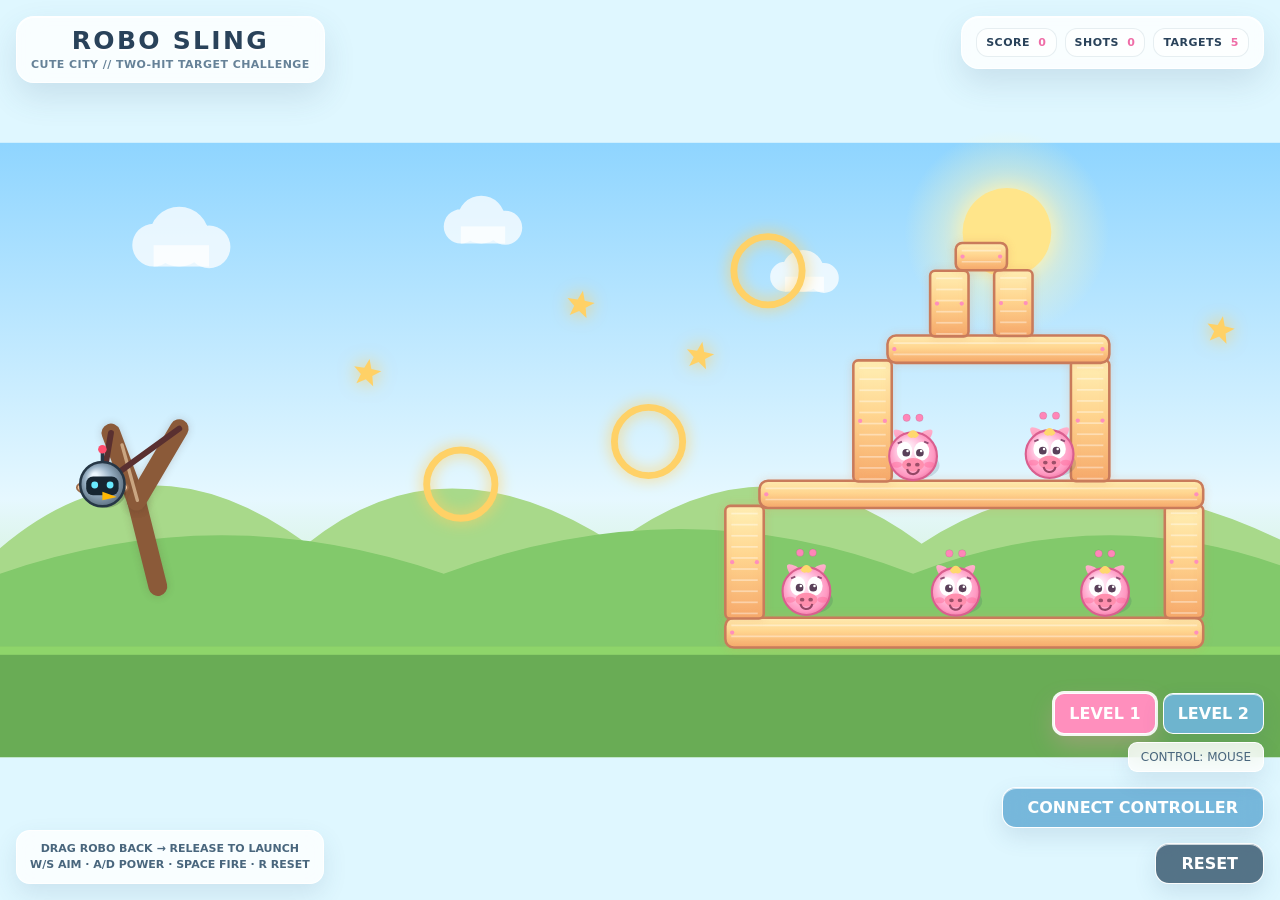
==== commit 9897d51d: "Update print statement from 'Hello' to 'Goodbye'" ====
--- a/robo_sling.html
+++ b/robo_sling.html
@@ -260,6 +260,98 @@
   .ui{top:12px;left:12px;right:12px}
 }
 
+
+/* ================= FINAL POLISH LAYER ================= */
+html,body{width:100%;height:100%;min-width:100%;min-height:100%;margin:0;padding:0;overflow:hidden}
+body{font-family:Inter,ui-sans-serif,system-ui,-apple-system,Segoe UI,Arial,sans-serif}
+canvas#game{position:fixed!important;inset:0!important;width:100vw!important;height:100vh!important;max-width:none!important;max-height:none!important;margin:0!important;padding:0!important;border:0!important;border-radius:0!important;background:transparent!important;outline:0!important;touch-action:none;cursor:grab}
+canvas#game:active{cursor:grabbing}
+.ui{top:16px;left:16px;right:16px;display:flex;gap:14px;align-items:flex-start}
+.panel{background:rgba(255,255,255,.80);color:#29425a;border:1px solid rgba(255,255,255,.98);padding:11px 14px;border-radius:18px;box-shadow:0 14px 32px rgba(57,94,123,.14),inset 0 1px 0 #fff;backdrop-filter:blur(14px);-webkit-backdrop-filter:blur(14px)}
+.title{font-size:25px;line-height:1;letter-spacing:2.3px;text-shadow:0 2px 0 #fff}
+.sub{font-size:11px;color:#668298;opacity:1;font-weight:800;letter-spacing:.45px;margin-top:5px}
+.stats{gap:8px;flex-wrap:wrap;justify-content:flex-end}
+.stats>div{background:rgba(255,255,255,.58);border:1px solid rgba(91,132,157,.14);padding:7px 9px;border-radius:12px;font-size:11px;letter-spacing:.5px}
+.stats b{color:#ef6da7;margin-left:4px}
+#help{left:16px;bottom:16px;background:rgba(255,255,255,.80);color:#49667d;border:1px solid rgba(255,255,255,.98);padding:10px 13px;border-radius:14px;box-shadow:0 10px 24px rgba(57,94,123,.12);backdrop-filter:blur(12px);-webkit-backdrop-filter:blur(12px);font-size:11px;font-weight:800;line-height:1.45}
+#power{left:16px;bottom:72px;width:250px;color:#49667d;background:rgba(255,255,255,.82);border:1px solid rgba(255,255,255,.98);padding:9px 11px;border-radius:14px;box-shadow:0 10px 24px rgba(57,94,123,.12);backdrop-filter:blur(12px);-webkit-backdrop-filter:blur(12px)}
+#bar{height:12px;background:rgba(87,119,142,.15)}
+#fill{background:linear-gradient(90deg,#8edaff,#ff8fc0,#ffd86e);box-shadow:0 0 12px rgba(255,143,192,.40)}
+#levelButtons{right:16px;bottom:166px;gap:7px}
+#levelButtons button,#serialBtn,#reset{font-family:inherit;border:1px solid rgba(255,255,255,.98)!important;box-shadow:0 9px 22px rgba(57,94,123,.13),inset 0 1px 0 rgba(255,255,255,.70);backdrop-filter:blur(12px);-webkit-backdrop-filter:blur(12px);transition:transform .14s ease,filter .14s ease,box-shadow .14s ease}
+#levelButtons button:hover,#serialBtn:hover,#reset:hover{transform:translateY(-2px);filter:brightness(1.04)}
+#levelButtons button:active,#serialBtn:active,#reset:active{transform:translateY(0)}
+#levelButtons button:focus-visible,#serialBtn:focus-visible,#reset:focus-visible{outline:3px solid rgba(255,255,255,.92);outline-offset:2px}
+body.level-1{background:linear-gradient(180deg,#a7e6ff 0%,#edfaff 57%,#c8efb0 100%)!important}
+body.level-2{background:linear-gradient(180deg,#ffc7e7 0%,#fff0f8 52%,#cff4d3 100%)!important}
+body.level-1 #levelButtons button{background:rgba(111,181,224,.88)!important;color:#fff!important}
+body.level-1 #levelButtons button.active{background:#ff8fbd!important;box-shadow:0 0 0 2px rgba(255,255,255,.92),0 11px 25px rgba(255,143,189,.30)!important}
+body.level-2 #levelButtons button{background:rgba(166,126,210,.88)!important;color:#fff!important}
+body.level-2 #levelButtons button.active{background:#8d7fe7!important;box-shadow:0 0 0 2px rgba(255,255,255,.92),0 11px 25px rgba(141,127,231,.30)!important}
+#serialBtn{right:16px;bottom:72px;background:rgba(104,175,215,.88)!important;color:#fff!important}
+body.level-2 #serialBtn{background:rgba(139,120,209,.88)!important}
+#status{right:16px;bottom:128px;background:rgba(255,255,255,.82);color:#49667d;border:1px solid rgba(255,255,255,.98);box-shadow:0 9px 22px rgba(57,94,123,.12);backdrop-filter:blur(12px);-webkit-backdrop-filter:blur(12px)}
+#reset{right:16px;bottom:16px;background:rgba(71,102,124,.91)!important;color:#fff!important}
+#msg{min-width:320px;max-width:min(560px,90vw);padding:24px 30px;background:rgba(255,255,255,.94);color:#29425a;border:1px solid #fff;border-radius:24px;box-shadow:0 26px 64px rgba(46,82,107,.24),inset 0 1px 0 #fff;backdrop-filter:blur(16px);-webkit-backdrop-filter:blur(16px);font-size:28px;line-height:1.15;text-shadow:none}
+#msg small{display:inline-block;margin-top:8px;color:#6c899f;font-size:13px;font-weight:900;letter-spacing:.4px}
+@media(max-width:800px){
+ .ui{top:9px;left:9px;right:9px;gap:8px}.panel{padding:8px 10px;border-radius:14px}.title{font-size:18px}.sub{font-size:8px}.stats{gap:5px;max-width:60%}.stats>div{padding:5px 6px;font-size:9px}
+ #help{left:9px;bottom:9px;max-width:57vw;font-size:9px;padding:8px 9px}#power{left:9px;bottom:61px;width:205px}#levelButtons{right:9px;bottom:155px}#serialBtn{right:9px;bottom:61px}#status{right:9px;bottom:108px}#reset{right:9px;bottom:9px}
+}
+
+
+/* ================= LEVEL 2 — PREVIOUS CYBER CITY DESIGN ================= */
+body.level-2{
+  background:
+    radial-gradient(circle at 15% 20%, rgba(45,220,255,.16), transparent 25%),
+    radial-gradient(circle at 85% 75%, rgba(112,78,255,.18), transparent 30%),
+    linear-gradient(135deg,#030712 0%,#08152b 50%,#02030a 100%) !important;
+}
+body.level-2 .panel{
+  background:rgba(4,16,30,.86) !important;
+  color:#e7fbff !important;
+  border-color:rgba(66,223,255,.22) !important;
+  box-shadow:0 14px 32px rgba(0,0,0,.22), inset 0 1px 0 rgba(125,239,255,.08) !important;
+}
+body.level-2 .sub{color:#83cfe4 !important;text-shadow:0 0 10px rgba(66,223,255,.18)}
+body.level-2 .title{color:#eafcff !important;text-shadow:0 0 8px rgba(70,220,255,.75),0 0 20px rgba(76,91,255,.35) !important}
+body.level-2 .stats>div{
+  background:rgba(6,27,47,.72) !important;
+  border-color:rgba(66,223,255,.13) !important;
+  color:#bfefff !important;
+}
+body.level-2 .stats b{color:#42dfff !important;text-shadow:0 0 10px rgba(66,223,255,.45)}
+body.level-2 #help,
+body.level-2 #power,
+body.level-2 #status{
+  background:rgba(4,16,30,.88) !important;
+  color:#bdeefb !important;
+  border-color:rgba(66,223,255,.20) !important;
+  box-shadow:0 10px 24px rgba(0,0,0,.24), inset 0 1px 0 rgba(125,239,255,.07) !important;
+}
+body.level-2 #bar{background:rgba(0,0,0,.45) !important;border:1px solid rgba(66,223,255,.16)}
+body.level-2 #fill{background:linear-gradient(90deg,#42dfff,#7c7cff,#ff4d9d) !important;box-shadow:0 0 14px rgba(66,223,255,.35)}
+body.level-2 #levelButtons button{
+  background:rgba(7,19,38,.94) !important;
+  color:#d9f8ff !important;
+  border-color:rgba(66,223,255,.65) !important;
+  text-shadow:0 0 7px rgba(66,223,255,.45);
+}
+body.level-2 #levelButtons button.active{
+  background:#0d7f9d !important;
+  box-shadow:0 0 0 2px rgba(66,223,255,.40),0 0 20px rgba(66,223,255,.32) !important;
+}
+body.level-2 #serialBtn{background:rgba(7,19,38,.94) !important;color:#d9f8ff !important;border-color:rgba(66,223,255,.65) !important}
+body.level-2 #reset{background:rgba(7,19,38,.94) !important;color:#d9f8ff !important;border-color:rgba(66,223,255,.45) !important}
+body.level-2 #msg{
+  background:rgba(3,13,26,.94) !important;
+  color:#e7fbff !important;
+  border-color:rgba(66,223,255,.42) !important;
+  box-shadow:0 26px 64px rgba(0,0,0,.42),inset 0 1px 0 rgba(130,240,255,.10) !important;
+  text-shadow:0 0 8px rgba(66,223,255,.45) !important;
+}
+body.level-2 #msg small{color:#8ad8ed !important}
+
 </style>
 </head>
 <body>
@@ -283,12 +375,12 @@
   <div id="bar"><div id="fill"></div></div>
 </div>
 
-<div id="help">MOUSE: DRAG SLINGSHOT POUCH → RELEASE<br>KEYBOARD SIMULATION: W/S AIM · A/D POWER · SPACE FIRE</div>
+<div id="help">DRAG ROBO BACK → RELEASE TO LAUNCH<br>W/S AIM · A/D POWER · SPACE FIRE · R RESET</div>
 <div id="levelButtons">
-  <button id="level1Btn">LEVEL 1</button>
-  <button id="level2Btn">LEVEL 2</button>
+  <button id="level1Btn" aria-label="Play Level 1">LEVEL 1</button>
+  <button id="level2Btn" aria-label="Play Level 2">LEVEL 2</button>
 </div>
-<button id="serialBtn">CONNECT CONTROLLER</button>
+<button id="serialBtn" title="Connect an ESP32 or compatible Web Serial controller">CONNECT CONTROLLER</button>
 <button id="reset">RESET</button>
 <div id="status">CONTROL: MOUSE</div>
 <div id="msg"></div>
@@ -300,8 +392,20 @@
 const W=1500;
 const H=720;
 
-canvas.width=W;
-canvas.height=H;
+let view={scale:1,ox:0,oy:0,dpr:1};
+function resizeCanvas(){
+  const cssW=Math.max(320,window.innerWidth);
+  const cssH=Math.max(240,window.innerHeight);
+  view.dpr=Math.min(window.devicePixelRatio||1,2);
+  canvas.width=Math.floor(cssW*view.dpr);
+  canvas.height=Math.floor(cssH*view.dpr);
+  view.scale=Math.min(cssW/W,cssH/H);
+  view.ox=(cssW-W*view.scale)/2;
+  view.oy=(cssH-H*view.scale)/2;
+  ctx.setTransform(view.dpr,0,0,view.dpr,0,0);
+}
+window.addEventListener("resize",resizeCanvas,{passive:true});
+resizeCanvas();
 
 const G=900;
 const GROUND=590;
@@ -342,6 +446,7 @@
 let stars=[];
 let rings=[];
 let particles=[];
+let cameraShake=0;
 
 
 /* =========================
@@ -391,7 +496,8 @@
     supported:true,
     crushCooldown:0,
     spawnGrace:2.0,
-    lastDamageShot:-1
+    lastDamageShot:-1,
+    hitFlash:0
   };
 }
 
@@ -405,7 +511,7 @@
     return;
   }
 
-  // LEVEL 1 — STEAMPUNK / ORIGINAL STYLE
+  // LEVEL 1 — CUTE CARTOON
   blocks=[
     makeBlock(850,555,560,35),
     makeBlock(850,425,45,132),
@@ -550,6 +656,8 @@
 
   robos=[];
   particles=[];
+  cameraShake=0;
+  last=performance.now();
 
   createLevel();
 
@@ -560,6 +668,7 @@
 
   document.getElementById("power").style.display="none";
   document.getElementById("msg").style.display="none";
+  document.getElementById("power").style.display="none";
 }
 
 function updateUI(){
@@ -616,28 +725,42 @@
   status.textContent=`CONTROL: CONTROLLER  |  POWER ${p}%  |  AIM ${a}`;
 }
 
-function setPouchFromControls(power,aim){
-  if(!currentRobo || !currentRobo.ready) return;
-
-  power=Math.max(0,Math.min(1,power));
-  aim=Math.max(-1,Math.min(1,aim));
-
-  // Power is the TOTAL pull distance. Aim changes the launch angle
-  // without accidentally increasing the total launch power.
-  const pull=power*MAX_PULL;
-  const angle=aim*0.55;
-  const dx=-pull/Math.sqrt(1+angle*angle);
-  const dy=-dx*angle;
-
-  pouch.x=SLING.x+dx;
-  pouch.y=SLING.y+dy;
-
-  currentRobo.x=pouch.x;
-  currentRobo.y=pouch.y;
-
-  document.getElementById("fill").style.width=(power*100)+"%";
-}
-
+function setPouchFromControls(power, aim){
+
+  if(!currentRobo || !currentRobo.ready)
+    return;
+
+  power = Math.max(0, Math.min(1, power));
+  aim   = Math.max(-1, Math.min(1, aim));
+
+  // Maximum pull distance
+  const pull = power * MAX_PULL;
+
+  // Maximum aiming angle
+  // -100 AIM = very high
+  // 0 AIM = center
+  // +100 AIM = very low
+  const angle = aim * 3.5;
+
+  // Convert angle + pull into slingshot position
+  const dx =
+    -pull /
+    Math.sqrt(1 + angle * angle);
+
+  const dy =
+    -dx * angle;
+
+  // Move Robo
+  pouch.x = SLING.x + dx;
+  pouch.y = SLING.y + dy;
+
+  currentRobo.x = pouch.x;
+  currentRobo.y = pouch.y;
+
+  // Power bar
+  document.getElementById("fill").style.width =
+    (power * 100) + "%";
+}
 function updateHardwarePouch(){
   setPouchFromControls(hardwarePower,hardwareAim);
 }
@@ -724,7 +847,7 @@
 
 async function connectSerial(){
   if(!("serial" in navigator)){
-    alert("Web Serial is not supported here. Use Chrome or Edge.");
+    alert("Web Serial is not supported in this browser. Use Chrome or Edge.");
     return;
   }
   try{
@@ -774,12 +897,15 @@
   const r=canvas.getBoundingClientRect();
 
   return {
-    x:(e.clientX-r.left)*W/r.width,
-    y:(e.clientY-r.top)*H/r.height
+    x:(e.clientX-r.left-view.ox)/view.scale,
+    y:(e.clientY-r.top-view.oy)/view.scale
   };
 }
 
 canvas.addEventListener("pointerdown",e=>{
+  e.preventDefault();
+
+  if(e.button!==0) return;
 
   if(controlMode==="serial" || !currentRobo || !currentRobo.ready || gameWon)
     return;
@@ -805,6 +931,7 @@
 
 
 canvas.addEventListener("pointermove",e=>{
+  e.preventDefault();
 
   if(!dragging || !currentRobo || !currentRobo.ready)
     return;
@@ -834,20 +961,22 @@
 });
 
 
-function releaseMouseShot(){
-  if(!dragging)
-    return;
-
+function releaseMouseShot(e){
+  if(!dragging) return;
   dragging=false;
-
+  try{ if(e && e.pointerId!=null) canvas.releasePointerCapture(e.pointerId); }catch(err){}
   document.getElementById("power").style.display="none";
-
-  if(currentRobo && currentRobo.ready)
-    fireRobo();
+  if(currentRobo && currentRobo.ready) fireRobo();
 }
 
 canvas.addEventListener("pointerup",releaseMouseShot);
 canvas.addEventListener("pointercancel",releaseMouseShot);
+canvas.addEventListener("contextmenu",e=>e.preventDefault());
+document.addEventListener("visibilitychange",()=>{
+  last=performance.now();
+  dragging=false;
+  if(document.hidden) document.getElementById("power").style.display="none";
+});
 
 
 /* =========================
@@ -925,7 +1054,8 @@
 
   updateUI();
 
-  burst(fired.x,fired.y,10);
+  burst(fired.x,fired.y,12);
+  cameraShake=Math.max(cameraShake,2.5);
 
   setTimeout(()=>{
 
@@ -1107,17 +1237,22 @@
 
   if((p.health ?? 1)>1){
     p.health--;
+    p.hitFlash=.18;
     p.vx*=0.35;
     p.vy=-80;
     score+=40;
+    cameraShake=Math.max(cameraShake,2.5);
     updateUI();
-    burst(p.x,p.y,14);
+    burst(p.x,p.y,16);
     return;
   }
 
   p.alive=false;
+  p.health=0;
   p.vx=0;
   p.vy=0;
+  p.hitFlash=.25;
+  cameraShake=Math.max(cameraShake,5.5);
 
   score+=100;
 
@@ -1169,6 +1304,12 @@
 
     r.hitBlocks.add(b);
 
+    const impactSpeed=Math.hypot(r.vx,r.vy);
+    if(impactSpeed>120){
+      cameraShake=Math.max(cameraShake,Math.min(6,2+impactSpeed/240));
+      burst(r.x,r.y,Math.min(10,4+Math.floor(impactSpeed/220)));
+    }
+
     // First-shot impact damages the block; later impacts still push it.
     if(r.bounced===true){
       pushBlock(b,r,.35);
@@ -1282,8 +1423,9 @@
   burst(
     b.x+b.w/2,
     b.y+b.h/2,
-    25
+    30
   );
+  cameraShake=Math.max(cameraShake,6);
 }
 
 
@@ -1494,6 +1636,7 @@
 
     if(p.spawnGrace>0)
       p.spawnGrace=Math.max(0,p.spawnGrace-dt);
+    p.hitFlash=Math.max(0,(p.hitFlash||0)-dt);
 
     /*
       HARD SPAWN LOCK:
@@ -1637,25 +1780,72 @@
 */
 function pigPigCollisions(){
   for(let i=0;i<pigs.length;i++){
-    const a=pigs[i]; if(!a.alive || a.spawnGrace>0) continue;
+    const a=pigs[i];
+    if(!a.alive || a.spawnGrace>0) continue;
+
     for(let j=i+1;j<pigs.length;j++){
-      const b=pigs[j]; if(!b.alive || b.spawnGrace>0) continue;
-      const dx=b.x-a.x, dy=b.y-a.y, d=Math.hypot(dx,dy), minDist=a.radius+b.radius;
+      const b=pigs[j];
+      if(!b.alive || b.spawnGrace>0) continue;
+
+      const dx=b.x-a.x, dy=b.y-a.y;
+      const d=Math.hypot(dx,dy);
+      const minDist=a.radius+b.radius;
       if(d>=minDist) continue;
+
+      // A pig that is descending onto another pig is a distinct "landing" event.
+      // The landing pig and the pig underneath are both destroyed instantly.
+      const horizontalOverlap=(a.radius+b.radius)-Math.abs(dx);
+      const aLandingOnB =
+        a.y < b.y &&
+        a.vy > 70 &&
+        horizontalOverlap > Math.max(10,a.radius*.30) &&
+        a.y+a.radius >= b.y-b.radius-10;
+      const bLandingOnA =
+        b.y < a.y &&
+        b.vy > 70 &&
+        horizontalOverlap > Math.max(10,b.radius*.30) &&
+        b.y+b.radius >= a.y-a.radius-10;
+
+      if(aLandingOnB || bLandingOnA){
+        const x=(a.x+b.x)/2, y=(a.y+b.y)/2;
+        smashPig(a);smashPig(b);
+        cameraShake=Math.max(cameraShake,7);
+        burst(x,y,30);
+        continue;
+      }
+
       const nx=dx/Math.max(d,.001), ny=dy/Math.max(d,.001);
       const rvx=b.vx-a.vx, rvy=b.vy-a.vy;
       const impact=Math.abs(rvx*nx+rvy*ny);
-      // Any meaningful impact between enemies destroys both.
+
+      // Existing enemy-vs-enemy collision behavior remains unchanged.
       if(impact>12 || Math.hypot(a.vx,a.vy)>35 || Math.hypot(b.vx,b.vy)>35){
         const x=(a.x+b.x)/2, y=(a.y+b.y)/2;
-        killPig(a); killPig(b); burst(x,y,24); continue;
+        killPig(a);killPig(b);burst(x,y,24);continue;
       }
+
+      // Separate gentle overlaps instead of creating accidental damage.
       const correction=(minDist-d)/2;
-      a.x-=nx*correction; a.y-=ny*correction; b.x+=nx*correction; b.y+=ny*correction;
-    }
-  }
-}
-
+      a.x-=nx*correction;a.y-=ny*correction;
+      b.x+=nx*correction;b.y+=ny*correction;
+    }
+  }
+}
+
+function smashPig(p){
+  if(!p.alive) return;
+  p.alive=false;
+  p.health=0;
+  p.vx=0;
+  p.vy=0;
+  p.hitFlash=.30;
+  score+=100;
+  updateUI();
+  burst(p.x,p.y,24);
+}
+
+/*
+  Detects a pig being crushed/caught between blocks.
 /*
   Detects a pig being crushed/caught between blocks.
 
@@ -1756,19 +1946,20 @@
    PARTICLES
 ========================= */
 
-function burst(x,y,n){
-
+function burst(x,y,n,palette=null){
+  const colors=palette || (level===1
+    ? ["#ff8fbc","#ffd56a","#8ddcff","#ffffff"]
+    : ["#c9a7ff","#ff9fcf","#87e9c0","#ffe083","#ffffff"]);
   for(let i=0;i<n;i++){
-
     const a=Math.random()*Math.PI*2;
     const sp=60+Math.random()*220;
-
     particles.push({
       x,y,
       vx:Math.cos(a)*sp,
       vy:Math.sin(a)*sp,
       life:.4+Math.random()*.6,
-      size:3+Math.random()*5
+      size:3+Math.random()*5,
+      color:colors[(Math.random()*colors.length)|0]
     });
   }
 }
@@ -1806,39 +1997,74 @@
   if(level===2){
     const g=ctx.createLinearGradient(0,0,0,H);
     g.addColorStop(0,"#020611");
-    g.addColorStop(.52,"#071a35");
+    g.addColorStop(.48,"#071a35");
     g.addColorStop(1,"#02040b");
     ctx.fillStyle=g;
     ctx.fillRect(0,0,W,H);
 
-    ctx.fillStyle="rgba(40,205,255,.10)";
-    ctx.beginPath();
-    ctx.arc(1180,125,120,0,Math.PI*2);
-    ctx.fill();
-
+    // Distant atmospheric glow.
+    const glow=ctx.createRadialGradient(1180,120,8,1180,120,190);
+    glow.addColorStop(0,"rgba(77,225,255,.24)");
+    glow.addColorStop(.42,"rgba(58,154,255,.08)");
+    glow.addColorStop(1,"rgba(58,154,255,0)");
+    ctx.fillStyle=glow;
+    ctx.beginPath();ctx.arc(1180,120,190,0,Math.PI*2);ctx.fill();
+
+    // Holographic skyline haze.
+    const haze=ctx.createLinearGradient(0,260,0,GROUND);
+    haze.addColorStop(0,"rgba(31,92,143,0)");
+    haze.addColorStop(1,"rgba(16,68,101,.18)");
+    ctx.fillStyle=haze;ctx.fillRect(0,260,W,GROUND-260);
+
+    // Perspective city grid.
     ctx.strokeStyle="rgba(55,210,255,.14)";
     ctx.lineWidth=1;
     for(let x=0;x<=W;x+=75){
-      ctx.beginPath(); ctx.moveTo(x,GROUND); ctx.lineTo(x-80,220); ctx.stroke();
+      ctx.beginPath();ctx.moveTo(x,GROUND);ctx.lineTo(x-90,220);ctx.stroke();
     }
     for(let y=250;y<GROUND;y+=55){
-      ctx.beginPath(); ctx.moveTo(0,y); ctx.lineTo(W,y); ctx.stroke();
-    }
-
-    ctx.fillStyle="#061225";
+      ctx.beginPath();ctx.moveTo(0,y);ctx.lineTo(W,y);ctx.stroke();
+    }
+
+    // Distant buildings with restrained animated windows.
+    const now=performance.now();
     for(let x=20;x<W;x+=100){
       const h=70+((x*13)%130);
+      ctx.fillStyle="#061225";
       ctx.fillRect(x,GROUND-h,65,h);
-      ctx.fillStyle="rgba(55,220,255,.22)";
-      for(let yy=GROUND-h+18;yy<GROUND-12;yy+=24)
-        ctx.fillRect(x+13,yy,8,3);
-      ctx.fillStyle="#061225";
-    }
-
+      const lit=Math.sin(now*.0016+x*.035)>-.35;
+      ctx.fillStyle=lit?"rgba(55,220,255,.24)":"rgba(55,220,255,.08)";
+      for(let yy=GROUND-h+18;yy<GROUND-12;yy+=24){
+        if(((yy+x)/24|0)%3!==1) ctx.fillRect(x+13,yy,8,3);
+        if(((yy+x)/24|0)%4===0) ctx.fillRect(x+34,yy+5,14,3);
+      }
+    }
+
+    // A few holographic billboard frames.
+    const panels=[[240,205,118,50],[440,285,92,42],[1260,235,134,54]];
+    panels.forEach((p,i)=>{
+      const pulse=.45+.55*Math.sin(now*.002+i*1.7);
+      ctx.strokeStyle=`rgba(${i===1?124:66},${i===1?116:223},255,${.14+.08*pulse})`;
+      ctx.fillStyle="rgba(30,155,210,.035)";
+      ctx.lineWidth=1.5;
+      ctx.fillRect(p[0],p[1],p[2],p[3]);
+      ctx.strokeRect(p[0],p[1],p[2],p[3]);
+      ctx.fillRect(p[0]+10,p[1]+12,p[2]*.35,3);
+      ctx.fillRect(p[0]+10,p[1]+24,p[2]*.62,2);
+    });
+
+    // Cyber road / launch floor.
     ctx.fillStyle="#07192b";
     ctx.fillRect(0,GROUND,W,H-GROUND);
     ctx.fillStyle="#17455a";
     ctx.fillRect(0,GROUND,W,8);
+    ctx.strokeStyle="rgba(66,223,255,.11)";
+    ctx.lineWidth=2;
+    for(let x=0;x<W;x+=120){
+      ctx.beginPath();ctx.moveTo(x,GROUND+28);ctx.lineTo(x+55,GROUND+28);ctx.stroke();
+    }
+    ctx.fillStyle="rgba(66,223,255,.10)";
+    ctx.fillRect(0,GROUND+46,W,2);
     return;
   }
 
@@ -1850,16 +2076,19 @@
   ctx.fillStyle=g;
   ctx.fillRect(0,0,W,H);
 
-  // Puffy sun
+  // Warm sun glow.
+  const sunGlow=ctx.createRadialGradient(1180,105,8,1180,105,120);
+  sunGlow.addColorStop(0,"rgba(255,247,189,.90)");
+  sunGlow.addColorStop(1,"rgba(255,247,189,0)");
+  ctx.fillStyle=sunGlow;ctx.beginPath();ctx.arc(1180,105,120,0,Math.PI*2);ctx.fill();
+
   ctx.fillStyle="#ffe58a";
   ctx.shadowColor="#fff2af";
   ctx.shadowBlur=20;
-  ctx.beginPath();
-  ctx.arc(1180,105,52,0,Math.PI*2);
-  ctx.fill();
+  ctx.beginPath();ctx.arc(1180,105,52,0,Math.PI*2);ctx.fill();
   ctx.shadowBlur=0;
 
-  // Distant rounded hills
+  // Distant rounded hills.
   ctx.fillStyle="#a8d98a";
   ctx.beginPath();
   ctx.moveTo(0,475);
@@ -1867,10 +2096,7 @@
   ctx.quadraticCurveTo(520,340,720,470);
   ctx.quadraticCurveTo(900,335,1080,470);
   ctx.quadraticCurveTo(1260,350,1500,465);
-  ctx.lineTo(1500,GROUND);
-  ctx.lineTo(0,GROUND);
-  ctx.closePath();
-  ctx.fill();
+  ctx.lineTo(1500,GROUND);ctx.lineTo(0,GROUND);ctx.closePath();ctx.fill();
 
   ctx.fillStyle="#82c96b";
   ctx.beginPath();
@@ -1878,16 +2104,10 @@
   ctx.quadraticCurveTo(260,415,520,505);
   ctx.quadraticCurveTo(800,400,1070,505);
   ctx.quadraticCurveTo(1290,420,1500,495);
-  ctx.lineTo(1500,GROUND);
-  ctx.lineTo(0,GROUND);
-  ctx.closePath();
-  ctx.fill();
-
-  // Soft grassy ground
-  ctx.fillStyle="#69ac55";
-  ctx.fillRect(0,GROUND,W,H-GROUND);
-  ctx.fillStyle="#8ed56a";
-  ctx.fillRect(0,GROUND,W,10);
+  ctx.lineTo(1500,GROUND);ctx.lineTo(0,GROUND);ctx.closePath();ctx.fill();
+
+  ctx.fillStyle="#69ac55";ctx.fillRect(0,GROUND,W,H-GROUND);
+  ctx.fillStyle="#8ed56a";ctx.fillRect(0,GROUND,W,10);
 }
 
 function cloud(x,y,s){
@@ -1914,48 +2134,61 @@
 
 
 function drawSling(){
-
-  const x=SLING.x;
-  const y=SLING.y;
-
+  const x=SLING.x,y=SLING.y;
+  const isTwo=level===2;
+  ctx.save();
   ctx.lineCap="round";
-  ctx.lineWidth=18;
-  ctx.strokeStyle="#6b3f20";
-
-  ctx.beginPath();
-  ctx.moveTo(x,y+120);
-  ctx.lineTo(x-25,y+20);
-  ctx.stroke();
-
-  ctx.beginPath();
-  ctx.moveTo(x-25,y+20);
-  ctx.lineTo(x-55,y-60);
-  ctx.stroke();
-
-  ctx.beginPath();
-  ctx.moveTo(x-25,y+20);
-  ctx.lineTo(x+25,y-65);
-  ctx.stroke();
-
-
-  if(currentRobo && currentRobo.ready){
-
-    ctx.lineWidth=7;
-    ctx.strokeStyle="#3a2020";
-
-    ctx.beginPath();
-    ctx.moveTo(x-55,y-60);
-    ctx.lineTo(currentRobo.x,currentRobo.y);
-    ctx.stroke();
-
-    ctx.beginPath();
-    ctx.moveTo(x+25,y-65);
-    ctx.lineTo(currentRobo.x,currentRobo.y);
-    ctx.stroke();
-  }
-}
-
-
+
+  if(isTwo){
+    // Cyber version of the slingshot: same geometry, purely visual material swap.
+    ctx.lineWidth=22;
+    ctx.strokeStyle="#102a3d";
+    ctx.shadowColor="rgba(66,223,255,.30)";ctx.shadowBlur=10;
+    ctx.beginPath();ctx.moveTo(x,y+120);ctx.lineTo(x-25,y+20);ctx.stroke();
+    ctx.beginPath();ctx.moveTo(x-25,y+20);ctx.lineTo(x-55,y-60);ctx.stroke();
+    ctx.beginPath();ctx.moveTo(x-25,y+20);ctx.lineTo(x+25,y-65);ctx.stroke();
+    ctx.shadowBlur=0;
+
+    ctx.strokeStyle="#42dfff";ctx.lineWidth=3;
+    ctx.beginPath();ctx.moveTo(x-24,y+19);ctx.lineTo(x-42,y-46);ctx.stroke();
+    ctx.beginPath();ctx.moveTo(x-54,y-59);ctx.lineTo(x+25,y-65);ctx.stroke();
+
+    // Small connector nodes.
+    ctx.fillStyle="#55ecff";ctx.shadowColor="#42dfff";ctx.shadowBlur=8;
+    for(const [nx,ny] of [[x-25,y+20],[x-55,y-60],[x+25,y-65]]){
+      ctx.beginPath();ctx.arc(nx,ny,4,0,Math.PI*2);ctx.fill();
+    }
+    ctx.shadowBlur=0;
+
+    if(currentRobo && currentRobo.ready){
+      ctx.lineWidth=6;ctx.strokeStyle="rgba(105,239,255,.92)";
+      ctx.beginPath();ctx.moveTo(x-55,y-60);ctx.lineTo(currentRobo.x,currentRobo.y);ctx.stroke();
+      ctx.beginPath();ctx.moveTo(x+25,y-65);ctx.lineTo(currentRobo.x,currentRobo.y);ctx.stroke();
+
+      ctx.fillStyle="#16364c";ctx.strokeStyle="#55ecff";ctx.lineWidth=2;
+      ctx.beginPath();ctx.ellipse(currentRobo.x,currentRobo.y+4,30,10,0,0,Math.PI*2);ctx.fill();ctx.stroke();
+    }
+  }else{
+    ctx.lineWidth=22;
+    ctx.strokeStyle="#8b5a39";
+    ctx.shadowColor="rgba(79,55,38,.20)";ctx.shadowBlur=8;
+    ctx.beginPath();ctx.moveTo(x,y+120);ctx.lineTo(x-25,y+20);ctx.stroke();
+    ctx.beginPath();ctx.moveTo(x-25,y+20);ctx.lineTo(x-55,y-60);ctx.stroke();
+    ctx.beginPath();ctx.moveTo(x-25,y+20);ctx.lineTo(x+25,y-65);ctx.stroke();
+    ctx.shadowBlur=0;
+    ctx.strokeStyle="rgba(255,230,190,.55)";ctx.lineWidth=4;
+    ctx.beginPath();ctx.moveTo(x-24,y+19);ctx.lineTo(x-42,y-46);ctx.stroke();
+
+    if(currentRobo && currentRobo.ready){
+      ctx.lineWidth=7;ctx.strokeStyle="#5a3030";
+      ctx.beginPath();ctx.moveTo(x-55,y-60);ctx.lineTo(currentRobo.x,currentRobo.y);ctx.stroke();
+      ctx.beginPath();ctx.moveTo(x+25,y-65);ctx.lineTo(currentRobo.x,currentRobo.y);ctx.stroke();
+      ctx.fillStyle="#f4c8a1";ctx.strokeStyle="#9c6b4a";ctx.lineWidth=2;
+      ctx.beginPath();ctx.ellipse(currentRobo.x,currentRobo.y+4,30,10,0,0,Math.PI*2);ctx.fill();ctx.stroke();
+    }
+  }
+  ctx.restore();
+}
 function drawRobo(r){
 
   ctx.save();
@@ -2089,212 +2322,92 @@
 function drawPig(p){
   if(!p.alive) return;
 
-  // LEVEL 2 keeps the cyber enemy art.
-  if(level===2){
-    ctx.save();
-    ctx.translate(p.x,p.y);
-
-    const pulse=.5+.5*Math.sin(performance.now()*.006+p.x);
-
-    ctx.fillStyle="rgba(0,0,0,.25)";
-    ctx.beginPath();
-    ctx.ellipse(3,9,28,17,0,0,Math.PI*2);
-    ctx.fill();
-
+  ctx.save();
+  ctx.translate(p.x,p.y);
+  const isTwo=level===2;
+  const pulse=.5+.5*Math.sin(performance.now()*.006+p.x*.02);
+  const bob=Math.sin(performance.now()*.004+p.x*.02)*1.4;
+  ctx.translate(0,bob);
+
+  // Soft contact shadow.
+  ctx.fillStyle=isTwo?"rgba(0,0,0,.30)":"rgba(48,73,94,.16)";
+  ctx.beginPath();ctx.ellipse(3,11,28,16,0,0,Math.PI*2);ctx.fill();
+
+  if(isTwo){
+    // Cyber shell.
     const g=ctx.createRadialGradient(-9,-12,2,0,0,31);
     g.addColorStop(0,"#e5fbff");
     g.addColorStop(.32,"#63d4e7");
     g.addColorStop(.68,"#1a6484");
     g.addColorStop(1,"#071b31");
     ctx.fillStyle=g;
-    ctx.beginPath();
-    ctx.arc(0,0,28,0,Math.PI*2);
-    ctx.fill();
-
-    ctx.strokeStyle="#42dfff";
-    ctx.lineWidth=2.5;
-    ctx.shadowColor="#42dfff";
-    ctx.shadowBlur=10;
-    ctx.stroke();
-    ctx.shadowBlur=0;
-
+    ctx.beginPath();ctx.arc(0,0,28,0,Math.PI*2);ctx.fill();
+    ctx.strokeStyle="#42dfff";ctx.lineWidth=2.5;ctx.shadowColor="#42dfff";ctx.shadowBlur=11;ctx.stroke();ctx.shadowBlur=0;
+
+    // Ears / side fins.
     ctx.fillStyle="#123f59";
-    ctx.beginPath();
-    ctx.moveTo(-19,-19); ctx.lineTo(-29,-33); ctx.lineTo(-9,-25); ctx.closePath();
-    ctx.fill();
-    ctx.beginPath();
-    ctx.moveTo(19,-19); ctx.lineTo(29,-33); ctx.lineTo(9,-25); ctx.closePath();
-    ctx.fill();
-
-    ctx.fillStyle="#06111f";
-    ctx.strokeStyle="rgba(66,223,255,.8)";
-    ctx.lineWidth=2;
-    ctx.beginPath();
-    ctx.roundRect(-20,-12,40,18,7);
-    ctx.fill();
-    ctx.stroke();
-
-    ctx.fillStyle=`rgba(70,235,255,${.72+.28*pulse})`;
-    ctx.shadowColor="#42dfff";
-    ctx.shadowBlur=12;
-    ctx.beginPath();
-    ctx.arc(-10,-3,4,0,Math.PI*2);
-    ctx.arc(10,-3,4,0,Math.PI*2);
-    ctx.fill();
-    ctx.shadowBlur=0;
-
-    ctx.strokeStyle="#081525";
-    ctx.lineWidth=4;
-    ctx.beginPath();
-    ctx.moveTo(-17,-13); ctx.lineTo(-5,-10);
-    ctx.moveTo(17,-13); ctx.lineTo(5,-10);
-    ctx.stroke();
-
-    ctx.fillStyle="#18384c";
-    ctx.strokeStyle="#59e8ff";
-    ctx.lineWidth=2;
-    ctx.beginPath();
-    ctx.roundRect(-14,9,28,14,6);
-    ctx.fill();
-    ctx.stroke();
-
-    ctx.fillStyle="#06111f";
-    ctx.beginPath();
-    ctx.arc(-6,15,3,0,Math.PI*2);
-    ctx.arc(6,15,3,0,Math.PI*2);
-    ctx.fill();
-
-    ctx.strokeStyle="#8ff6ff";
-    ctx.lineWidth=2;
-    ctx.beginPath();
-    ctx.moveTo(-9,25); ctx.lineTo(0,20); ctx.lineTo(9,25);
-    ctx.stroke();
-
-    ctx.strokeStyle="#4de9ff";
-    ctx.lineWidth=2;
-    ctx.beginPath(); ctx.moveTo(0,-28); ctx.lineTo(0,-39); ctx.stroke();
-
-    ctx.fillStyle="#ff4d9d";
-    ctx.shadowColor="#ff4d9d";
-    ctx.shadowBlur=10;
-    ctx.beginPath(); ctx.arc(0,-41,4.5,0,Math.PI*2); ctx.fill();
-    ctx.shadowBlur=0;
-
-    ctx.restore();
-    return;
-  }
-
-  // LEVEL 1 — CUTE PASTEL ENEMY
-  ctx.save();
-  ctx.translate(p.x,p.y);
-
-  const bob=Math.sin(performance.now()*.004+p.x*.02)*1.5;
-  ctx.translate(0,bob);
-
-  // Soft shadow
-  ctx.fillStyle="rgba(48,73,94,.18)";
-  ctx.beginPath();
-  ctx.ellipse(3,10,27,16,0,0,Math.PI*2);
-  ctx.fill();
-
-  // Ears
-  const ear=ctx.createLinearGradient(0,-35,0,-12);
-  ear.addColorStop(0,"#ffb7cf");
-  ear.addColorStop(1,"#ff8eb9");
-  ctx.fillStyle=ear;
-
-  ctx.beginPath();
-  ctx.moveTo(-18,-18);
-  ctx.quadraticCurveTo(-30,-37,-12,-29);
-  ctx.quadraticCurveTo(-5,-25,-9,-17);
-  ctx.closePath();
-  ctx.fill();
-
-  ctx.beginPath();
-  ctx.moveTo(18,-18);
-  ctx.quadraticCurveTo(30,-37,12,-29);
-  ctx.quadraticCurveTo(5,-25,9,-17);
-  ctx.closePath();
-  ctx.fill();
-
-  // Cute body
-  const g=ctx.createRadialGradient(-9,-12,2,0,0,31);
-  g.addColorStop(0,"#fff5fb");
-  g.addColorStop(.45,"#ffc4df");
-  g.addColorStop(.82,"#ff99c2");
-  g.addColorStop(1,"#ea6f9d");
-
-  ctx.fillStyle=g;
-  ctx.beginPath();
-  ctx.arc(0,0,28,0,Math.PI*2);
-  ctx.fill();
-
-  ctx.strokeStyle="#d95f8f";
-  ctx.lineWidth=2.5;
-  ctx.stroke();
-
-  // Hair tuft
-  ctx.fillStyle="#ffd86e";
-  ctx.beginPath();
-  ctx.moveTo(-7,-25);
-  ctx.quadraticCurveTo(0,-36,7,-25);
-  ctx.quadraticCurveTo(4,-20,0,-22);
-  ctx.quadraticCurveTo(-4,-20,-7,-25);
-  ctx.fill();
-
-  // Big shiny eyes
-  ctx.fillStyle="#fff";
-  ctx.beginPath();
-  ctx.ellipse(-10,-6,9,11,0,0,Math.PI*2);
-  ctx.ellipse(10,-6,9,11,0,0,Math.PI*2);
-  ctx.fill();
-
-  ctx.fillStyle="#5a4059";
-  ctx.beginPath();
-  ctx.arc(-8,-4,4.5,0,Math.PI*2);
-  ctx.arc(8,-4,4.5,0,Math.PI*2);
-  ctx.fill();
-
-  // Eye highlights
-  ctx.fillStyle="#fff";
-  ctx.beginPath();
-  ctx.arc(-6.5,-6,1.5,0,Math.PI*2);
-  ctx.arc(9.5,-6,1.5,0,Math.PI*2);
-  ctx.fill();
-
-  // Tiny lashes / brows
-  ctx.strokeStyle="#914f75";
-  ctx.lineWidth=2.2;
-  ctx.beginPath();
-  ctx.moveTo(-18,-15); ctx.lineTo(-13,-17);
-  ctx.moveTo(18,-15); ctx.lineTo(13,-17);
-  ctx.stroke();
-
-  // Snout
-  ctx.fillStyle="#ff8fae";
-  ctx.beginPath();
-  ctx.ellipse(0,10,13,8,0,0,Math.PI*2);
-  ctx.fill();
-
-  ctx.fillStyle="#9d4f69";
-  ctx.beginPath();
-  ctx.ellipse(-5,10,2.7,2.2,0,0,Math.PI*2);
-  ctx.ellipse(5,10,2.7,2.2,0,0,Math.PI*2);
-  ctx.fill();
-
-  // Happy little smile
-  ctx.strokeStyle="#944765";
-  ctx.lineWidth=2.5;
-  ctx.beginPath();
-  ctx.arc(0,14,7,.15,Math.PI-.15);
-  ctx.stroke();
-
-  // Rosy cheeks
-  ctx.fillStyle="rgba(255,103,151,.45)";
-  ctx.beginPath();
-  ctx.ellipse(-19,10,6,3.5,0,0,Math.PI*2);
-  ctx.ellipse(19,10,6,3.5,0,0,Math.PI*2);
-  ctx.fill();
+    ctx.beginPath();ctx.moveTo(-19,-19);ctx.lineTo(-29,-33);ctx.lineTo(-9,-25);ctx.closePath();ctx.fill();
+    ctx.beginPath();ctx.moveTo(19,-19);ctx.lineTo(29,-33);ctx.lineTo(9,-25);ctx.closePath();ctx.fill();
+
+    // Visor.
+    ctx.fillStyle="#06111f";ctx.strokeStyle="rgba(66,223,255,.9)";ctx.lineWidth=2;
+    ctx.beginPath();ctx.roundRect(-20,-12,40,18,7);ctx.fill();ctx.stroke();
+    ctx.fillStyle=`rgba(70,235,255,${.72+.28*pulse})`;ctx.shadowColor="#42dfff";ctx.shadowBlur=12;
+    ctx.beginPath();ctx.arc(-10,-3,4,0,Math.PI*2);ctx.arc(10,-3,4,0,Math.PI*2);ctx.fill();ctx.shadowBlur=0;
+
+    // Brow plates.
+    ctx.strokeStyle="#081525";ctx.lineWidth=4;
+    ctx.beginPath();ctx.moveTo(-17,-13);ctx.lineTo(-5,-10);ctx.moveTo(17,-13);ctx.lineTo(5,-10);ctx.stroke();
+
+    // Snout module.
+    ctx.fillStyle="#18384c";ctx.strokeStyle="#59e8ff";ctx.lineWidth=2;
+    ctx.beginPath();ctx.roundRect(-14,9,28,14,6);ctx.fill();ctx.stroke();
+    ctx.fillStyle="#06111f";ctx.beginPath();ctx.arc(-6,15,3,0,Math.PI*2);ctx.arc(6,15,3,0,Math.PI*2);ctx.fill();
+    ctx.strokeStyle="#8ff6ff";ctx.lineWidth=2;ctx.beginPath();ctx.moveTo(-9,25);ctx.lineTo(0,20);ctx.lineTo(9,25);ctx.stroke();
+
+    // Antenna.
+    ctx.strokeStyle="#4de9ff";ctx.lineWidth=2;ctx.beginPath();ctx.moveTo(0,-28);ctx.lineTo(0,-39);ctx.stroke();
+    ctx.fillStyle="#ff4d9d";ctx.shadowColor="#ff4d9d";ctx.shadowBlur=10;ctx.beginPath();ctx.arc(0,-41,4.5,0,Math.PI*2);ctx.fill();ctx.shadowBlur=0;
+
+  }else{
+    // Cute Level 1 pig.
+    const ear=ctx.createLinearGradient(0,-35,0,-12);
+    ear.addColorStop(0,"#ffb7cf");ear.addColorStop(1,"#ff8eb9");ctx.fillStyle=ear;
+    ctx.beginPath();ctx.moveTo(-18,-18);ctx.quadraticCurveTo(-30,-37,-12,-29);ctx.quadraticCurveTo(-5,-25,-9,-17);ctx.closePath();ctx.fill();
+    ctx.beginPath();ctx.moveTo(18,-18);ctx.quadraticCurveTo(30,-37,12,-29);ctx.quadraticCurveTo(5,-25,9,-17);ctx.closePath();ctx.fill();
+
+    const g=ctx.createRadialGradient(-9,-12,2,0,0,31);
+    g.addColorStop(0,"#fff5fb");g.addColorStop(.45,"#ffc4df");g.addColorStop(.82,"#ff99c2");g.addColorStop(1,"#ea6f9d");
+    ctx.fillStyle=g;ctx.beginPath();ctx.arc(0,0,28,0,Math.PI*2);ctx.fill();
+    ctx.strokeStyle="#d95f8f";ctx.lineWidth=2.5;ctx.stroke();
+
+    ctx.fillStyle="#ffd86e";ctx.beginPath();ctx.moveTo(-7,-25);ctx.quadraticCurveTo(0,-36,7,-25);ctx.quadraticCurveTo(4,-20,0,-22);ctx.quadraticCurveTo(-4,-20,-7,-25);ctx.fill();
+
+    ctx.fillStyle="#fff";ctx.beginPath();ctx.ellipse(-10,-6,9,11,0,0,Math.PI*2);ctx.ellipse(10,-6,9,11,0,0,Math.PI*2);ctx.fill();
+    ctx.fillStyle="#5a4059";ctx.beginPath();ctx.arc(-8,-4,4.5,0,Math.PI*2);ctx.arc(8,-4,4.5,0,Math.PI*2);ctx.fill();
+    ctx.fillStyle="#fff";ctx.beginPath();ctx.arc(-6.5,-6,1.5,0,Math.PI*2);ctx.arc(9.5,-6,1.5,0,Math.PI*2);ctx.fill();
+
+    ctx.strokeStyle="#914f75";ctx.lineWidth=2.2;ctx.beginPath();ctx.moveTo(-18,-15);ctx.lineTo(-13,-17);ctx.moveTo(18,-15);ctx.lineTo(13,-17);ctx.stroke();
+    ctx.fillStyle="#ff8fae";ctx.beginPath();ctx.ellipse(0,10,13,8,0,0,Math.PI*2);ctx.fill();
+    ctx.fillStyle="#9d4f69";ctx.beginPath();ctx.ellipse(-5,10,2.7,2.2,0,0,Math.PI*2);ctx.ellipse(5,10,2.7,2.2,0,0,Math.PI*2);ctx.fill();
+    ctx.strokeStyle="#944765";ctx.lineWidth=2.5;ctx.beginPath();ctx.arc(0,14,7,.15,Math.PI-.15);ctx.stroke();
+    ctx.fillStyle="rgba(255,103,151,.45)";ctx.beginPath();ctx.ellipse(-19,10,6,3.5,0,0,Math.PI*2);ctx.ellipse(19,10,6,3.5,0,0,Math.PI*2);ctx.fill();
+  }
+
+  // Two-hit indicator. Normal Robo damage still uses the exact same health system.
+  ctx.shadowBlur=0;
+  for(let i=0;i<2;i++){
+    const full=i<(p.health||0);
+    ctx.fillStyle=full?(isTwo?"#55ecff":"#ff86b8"):"rgba(255,255,255,.30)";
+    ctx.strokeStyle=isTwo?"rgba(66,223,255,.36)":"rgba(90,64,85,.16)";
+    ctx.lineWidth=1;
+    ctx.beginPath();ctx.arc(-7.5+i*15,-45,4.3,0,Math.PI*2);ctx.fill();ctx.stroke();
+  }
+
+  if((p.hitFlash||0)>0){
+    ctx.globalAlpha=Math.min(.58,(p.hitFlash/.20)*.58);
+    ctx.fillStyle="#fff";ctx.beginPath();ctx.arc(0,0,31,0,Math.PI*2);ctx.fill();ctx.globalAlpha=1;
+  }
 
   ctx.restore();
 }
@@ -2302,127 +2415,99 @@
 function drawBlock(b){
   if(b.destroyed) return;
 
-  if(level===2){
-    // Futuristic alloy block
-    const g=ctx.createLinearGradient(b.x,b.y,b.x+b.w,b.y);
-    g.addColorStop(0,"#0b263c");
-    g.addColorStop(.48,"#1a5871");
-    g.addColorStop(1,"#071827");
-
+  const isTwo=level===2;
+  ctx.save();
+
+  if(isTwo){
+    const g=ctx.createLinearGradient(b.x,b.y,b.x+b.w,b.y+b.h);
+    g.addColorStop(0,"#0b263c");g.addColorStop(.48,"#1a5871");g.addColorStop(1,"#071827");
     ctx.fillStyle=g;
-    ctx.fillRect(b.x,b.y,b.w,b.h);
-
-    ctx.strokeStyle="#42dfff";
-    ctx.lineWidth=2.5;
-    ctx.shadowColor="#42dfff";
-    ctx.shadowBlur=8;
-    ctx.strokeRect(b.x,b.y,b.w,b.h);
-    ctx.shadowBlur=0;
+    ctx.strokeStyle=b.booster?"#55ecff":"#42dfff";
+    ctx.lineWidth=b.booster?2.8:2.5;
+    ctx.shadowColor=b.booster?"rgba(85,236,255,.50)":"rgba(66,223,255,.34)";
+    ctx.shadowBlur=b.booster?12:8;
+    ctx.beginPath();ctx.roundRect(b.x,b.y,b.w,b.h,Math.min(7,b.h*.25));ctx.fill();ctx.stroke();ctx.shadowBlur=0;
 
     if(b.w>70 || b.h>45){
-      ctx.strokeStyle="rgba(102,240,255,.3)";
-      ctx.lineWidth=1.5;
+      ctx.strokeStyle="rgba(102,240,255,.30)";ctx.lineWidth=1.5;
       ctx.strokeRect(b.x+6,b.y+6,Math.max(1,b.w-12),Math.max(1,b.h-12));
     }
 
-    ctx.strokeStyle="rgba(112,244,255,.42)";
-    ctx.lineWidth=1.5;
+    // Circuit trace.
+    ctx.strokeStyle="rgba(112,244,255,.40)";ctx.lineWidth=1.5;
     const cy=b.y+b.h/2;
-    ctx.beginPath();
-    ctx.moveTo(b.x+8,cy);
-    ctx.lineTo(b.x+20,cy);
-    ctx.lineTo(b.x+28,cy-5);
-    if(b.w>90){
-      ctx.lineTo(b.x+b.w-28,cy-5);
-      ctx.lineTo(b.x+b.w-20,cy);
-      ctx.lineTo(b.x+b.w-8,cy);
-    }else{
-      ctx.lineTo(b.x+b.w-8,cy);
-    }
+    ctx.beginPath();ctx.moveTo(b.x+8,cy);ctx.lineTo(b.x+20,cy);ctx.lineTo(b.x+28,cy-5);
+    if(b.w>90){ctx.lineTo(b.x+b.w-28,cy-5);ctx.lineTo(b.x+b.w-20,cy);ctx.lineTo(b.x+b.w-8,cy)}
+    else{ctx.lineTo(b.x+b.w-8,cy)}
     ctx.stroke();
 
     const nodes=b.w>90?3:2;
     for(let i=0;i<nodes;i++){
-      const x=b.x+12+(b.w-24)*(i/(Math.max(nodes-1,1)));
-      ctx.fillStyle="#55ecff";
-      ctx.shadowColor="#55ecff";
-      ctx.shadowBlur=7;
-      ctx.beginPath();
-      ctx.arc(x,b.y+9,2.5,0,Math.PI*2);
-      ctx.fill();
-      ctx.shadowBlur=0;
+      const x=b.x+12+(b.w-24)*(i/Math.max(nodes-1,1));
+      ctx.fillStyle="#55ecff";ctx.shadowColor="#55ecff";ctx.shadowBlur=7;
+      ctx.beginPath();ctx.arc(x,b.y+9,2.5,0,Math.PI*2);ctx.fill();ctx.shadowBlur=0;
     }
 
     if(b.booster){
       const boostCount=b.w>180?3:(b.w>70?2:1);
       for(let i=0;i<boostCount;i++){
-        const bx=b.x+b.w*(i+1)/(boostCount+1);
-        const by=b.y+b.h+4;
-        ctx.fillStyle="#102d42";
-        ctx.strokeStyle="#55ecff";
-        ctx.lineWidth=1.5;
-        ctx.beginPath();
-        ctx.roundRect(bx-8,by-3,16,9,3);
-        ctx.fill();
-        ctx.stroke();
-
+        const bx=b.x+b.w*(i+1)/(boostCount+1),by=b.y+b.h+4;
+        ctx.fillStyle="#102d42";ctx.strokeStyle="#55ecff";ctx.lineWidth=1.5;
+        ctx.beginPath();ctx.roundRect(bx-8,by-3,16,9,3);ctx.fill();ctx.stroke();
         const flame=7+Math.sin(performance.now()*.012+bx)*3;
-        ctx.fillStyle="rgba(70,235,255,.72)";
-        ctx.beginPath();
-        ctx.moveTo(bx-4,by+5);
-        ctx.lineTo(bx+4,by+5);
-        ctx.lineTo(bx,by+5+flame);
-        ctx.closePath();
-        ctx.fill();
+        ctx.fillStyle="rgba(70,235,255,.72)";ctx.shadowColor="#42dfff";ctx.shadowBlur=7;
+        ctx.beginPath();ctx.moveTo(bx-4,by+5);ctx.lineTo(bx+4,by+5);ctx.lineTo(bx,by+5+flame);ctx.closePath();ctx.fill();ctx.shadowBlur=0;
       }
     }
 
+    // Damage wear: only visual, based on existing block health.
+    const damage=1-Math.max(0,b.health)/Math.max(1,b.maxHealth||160);
+    if(damage>.08){
+      const count=Math.min(5,1+Math.floor(damage*6));
+      ctx.strokeStyle=`rgba(210,252,255,${.16+.22*damage})`;ctx.lineWidth=1.4;ctx.lineCap="round";
+      for(let i=0;i<count;i++){
+        const seed=(b.spawnX*13+b.spawnY*7+i*31);
+        const sx=b.x+7+(Math.abs(seed)%Math.max(10,b.w-14));
+        const sy=b.y+8+(Math.abs(seed*1.7)%Math.max(8,b.h-16));
+        ctx.beginPath();ctx.moveTo(sx,sy);ctx.lineTo(sx+6,sy+4);ctx.lineTo(sx+3,sy+9);ctx.stroke();
+      }
+    }
+
     ctx.fillStyle="#9ff7ff";
-    const corners=[
-      [b.x+7,b.y+7],[b.x+b.w-7,b.y+7],
-      [b.x+7,b.y+b.h-7],[b.x+b.w-7,b.y+b.h-7]
-    ];
-    for(const [x,y] of corners){
-      ctx.beginPath(); ctx.arc(x,y,3,0,Math.PI*2); ctx.fill();
-    }
+    const corners=[[b.x+7,b.y+7],[b.x+b.w-7,b.y+7],[b.x+7,b.y+b.h-7],[b.x+b.w-7,b.y+b.h-7]];
+    for(const [x,y] of corners){ctx.beginPath();ctx.arc(x,y,3,0,Math.PI*2);ctx.fill();}
+    ctx.restore();
     return;
   }
 
-  // LEVEL 1 — CUTE PASTEL BLOCK
+  // Cute Level 1 block.
   const g=ctx.createLinearGradient(b.x,b.y,b.x,b.y+b.h);
-  g.addColorStop(0,"#fff0b5");
-  g.addColorStop(.45,"#ffd58f");
-  g.addColorStop(1,"#f6a96b");
-
-  ctx.fillStyle=g;
-  ctx.strokeStyle="#c97b5b";
-  ctx.lineWidth=3;
-
+  g.addColorStop(0,"#fff0b5");g.addColorStop(.45,"#ffd58f");g.addColorStop(1,"#f6a96b");
+  ctx.fillStyle=g;ctx.strokeStyle="#c97b5b";ctx.lineWidth=3;
+  ctx.shadowColor="rgba(230,146,89,.20)";ctx.shadowBlur=10;
   const radius=Math.min(10,b.h/2,Math.max(3,b.w/8));
-  ctx.beginPath();
-  ctx.roundRect(b.x,b.y,b.w,b.h,radius);
-  ctx.fill();
-  ctx.stroke();
-
-  // Cute stripe pattern
-  ctx.strokeStyle="rgba(255,255,255,.35)";
-  ctx.lineWidth=2;
-  for(let y=b.y+9;y<b.y+b.h;y+=13){
-    ctx.beginPath();
-    ctx.moveTo(b.x+7,y);
-    ctx.lineTo(b.x+b.w-7,y);
-    ctx.stroke();
-  }
-
-  // Tiny candy-like bolts
+  ctx.beginPath();ctx.roundRect(b.x,b.y,b.w,b.h,radius);ctx.fill();ctx.stroke();ctx.shadowBlur=0;
+
+  ctx.strokeStyle="rgba(255,255,255,.38)";ctx.lineWidth=2;
+  for(let y=b.y+9;y<b.y+b.h;y+=13){ctx.beginPath();ctx.moveTo(b.x+7,y);ctx.lineTo(b.x+b.w-7,y);ctx.stroke();}
   ctx.fillStyle="#ff8fbc";
   for(const x of [b.x+8,b.x+b.w-8]){
-    if(x<b.x+b.w-2){
-      ctx.beginPath();
-      ctx.arc(x,b.y+b.h/2,2.5,0,Math.PI*2);
-      ctx.fill();
-    }
-  }
+    if(x<b.x+b.w-2){ctx.beginPath();ctx.arc(x,b.y+b.h/2,2.5,0,Math.PI*2);ctx.fill();}
+  }
+
+  // Light wear as blocks take damage.
+  const damage=1-Math.max(0,b.health)/Math.max(1,b.maxHealth||100);
+  if(damage>.10){
+    ctx.strokeStyle=`rgba(146,82,64,${.15+.22*damage})`;ctx.lineWidth=1.3;
+    const count=Math.min(4,1+Math.floor(damage*5));
+    for(let i=0;i<count;i++){
+      const seed=b.spawnX*11+b.spawnY*5+i*17;
+      const sx=b.x+6+(Math.abs(seed)%Math.max(8,b.w-12));
+      const sy=b.y+7+(Math.abs(seed*1.3)%Math.max(6,b.h-12));
+      ctx.beginPath();ctx.moveTo(sx,sy);ctx.lineTo(sx+5,sy+4);ctx.lineTo(sx+2,sy+8);ctx.stroke();
+    }
+  }
+  ctx.restore();
 }
 
 function drawStar(s){
@@ -2503,64 +2588,35 @@
 ========================= */
 
 function drawTrajectory(){
-
-  if(
-    !dragging ||
-    !currentRobo ||
-    !currentRobo.ready
-  )
-    return;
-
-  let x=currentRobo.x;
-  let y=currentRobo.y;
-
-  let vx=
-    (SLING.x-x)*POWER_MULT;
-
-  let vy=
-    (SLING.y-y)*POWER_MULT;
-
+  if(!dragging||!currentRobo||!currentRobo.ready) return;
+
+  let x=currentRobo.x,y=currentRobo.y;
+  const boost=level===2?1.35:1;
+  let vx=(SLING.x-x)*POWER_MULT*boost;
+  let vy=(SLING.y-y)*POWER_MULT*boost;
+  let fuel=level===2?1.15:0;
+  const thrustPower=level===2?620:0;
   const dt=1/60;
 
   ctx.save();
-
-  ctx.fillStyle="rgba(255,255,255,.85)";
-
+  ctx.fillStyle=level===1?"rgba(255,255,255,.86)":"rgba(255,255,255,.92)";
   for(let t=0;t<4;t+=dt){
-
-    vy+=G*dt;
-
-    vx*=Math.pow(.999,dt*60);
-    vy*=Math.pow(.999,dt*60);
-
-    x+=vx*dt;
-    y+=vy*dt;
-
-    if(y+26>=GROUND)
-      break;
-
-    if(
-      Math.floor(t*12)!==
-      Math.floor((t-dt)*12)
-    ){
-
-      ctx.beginPath();
-
-      ctx.arc(
-        x,
-        y,
-        4,
-        0,
-        Math.PI*2
-      );
-
-      ctx.fill();
-    }
-  }
-
+    if(fuel>0){
+      const speed=Math.hypot(vx,vy);
+      if(speed>10){
+        const nx=vx/speed,ny=vy/speed,thrust=Math.min(fuel,dt)*thrustPower;
+        vx+=nx*thrust;vy+=ny*thrust;
+      }
+      fuel=Math.max(0,fuel-dt);
+    }
+    vy+=G*dt;vx*=Math.pow(.999,dt*60);vy*=Math.pow(.999,dt*60);x+=vx*dt;y+=vy*dt;
+    if(y+26>=GROUND) break;
+    if(Math.floor(t*12)!==Math.floor((t-dt)*12)){
+      ctx.beginPath();ctx.arc(x,y,4,0,Math.PI*2);ctx.fill();
+    }
+  }
   ctx.restore();
 }
-
 
 function drawParticles(){
 
@@ -2569,7 +2625,7 @@
     ctx.globalAlpha=
       Math.max(0,p.life);
 
-    ctx.fillStyle="#ffd166";
+    ctx.fillStyle=p.color||"#ffd166";
 
     ctx.beginPath();
 
@@ -2593,44 +2649,29 @@
 ========================= */
 
 function draw(){
-
-  ctx.clearRect(
-    0,0,W,H
-  );
+  const cssW=Math.max(320,window.innerWidth),cssH=Math.max(240,window.innerHeight);
+  ctx.setTransform(view.dpr,0,0,view.dpr,0,0);
+  ctx.clearRect(0,0,cssW,cssH);
+  ctx.fillStyle=level===1?"#dff7ff":"#020611";ctx.fillRect(0,0,cssW,cssH);
+
+  const shake=cameraShake||0;
+  const sx=shake?(Math.random()-.5)*shake:0,sy=shake?(Math.random()-.5)*shake:0;
+  ctx.save();
+  ctx.translate(view.ox+sx,view.oy+sy);ctx.scale(view.scale,view.scale);
 
   drawBackground();
-
-  if(level===1){
-    cloud(180,110,1);
-    cloud(540,90,.8);
-    cloud(920,150,.7);
-  }
-
-  for(const b of blocks)
-    drawBlock(b);
-
-  for(const q of rings)
-    drawRing(q);
-
-  for(const st of stars)
-    drawStar(st);
-
-  for(const p of pigs)
-    drawPig(p);
-
-  for(const r of robos)
-    drawRobo(r);
-
-  drawSling();
-
-  drawTrajectory();
-
-  if(currentRobo)
-    drawRobo(currentRobo);
-
+  if(level===1){cloud(180,110,1);cloud(540,90,.8);cloud(920,150,.7);}
+
+  for(const b of blocks) drawBlock(b);
+  for(const q of rings) drawRing(q);
+  for(const st of stars) drawStar(st);
+  for(const p of pigs) drawPig(p);
+  for(const r of robos) drawRobo(r);
+  drawSling();drawTrajectory();
+  if(currentRobo) drawRobo(currentRobo);
   drawParticles();
-}
-
+  ctx.restore();
+}
 
 /* =========================
    GAME LOOP
@@ -2657,6 +2698,7 @@
 
   updateRobos(dt);
   updateParticles(dt);
+  cameraShake=Math.max(0,cameraShake-dt*18);
 
 
   if(!gameWon && pigs.length && pigs.every(p=>!p.alive)){
@@ -2668,8 +2710,8 @@
       gameWon=true;
       document.getElementById("msg").innerHTML=
         level===2
-          ? "LEVEL 2 CLEARED<br><small>Future sector secured</small>"
-          : "TARGETS CLEARED<br><small>Score: "+score+"</small>";
+          ? "LEVEL 2 CLEARED<br><small>Rainbow kingdom secured · Score: "+score+"</small>"
+          : "TARGETS CLEARED<br><small>Cute city cleared · Score: "+score+"</small>";
       document.getElementById("msg").style.display="block";
     }
   }
@@ -2691,7 +2733,6 @@
   level=newLevel;
   levelShots=0;
   gameWon=false;
-  structureActivated=false;
   structureActivated=false;
   dragging=false;
   keyboardAim=0;
@@ -2701,11 +2742,14 @@
   hardwarePower=0;
   robos=[];
   particles=[];
+  cameraShake=0;
+  last=performance.now();
   createLevel();
   currentRobo=newRobo();
   if(controlMode==="serial") updateHardwarePouch();
   updateUI();
   document.getElementById("msg").style.display="none";
+  document.getElementById("power").style.display="none";
 }
 
 document.getElementById("level1Btn").onclick=()=>switchLevel(1);
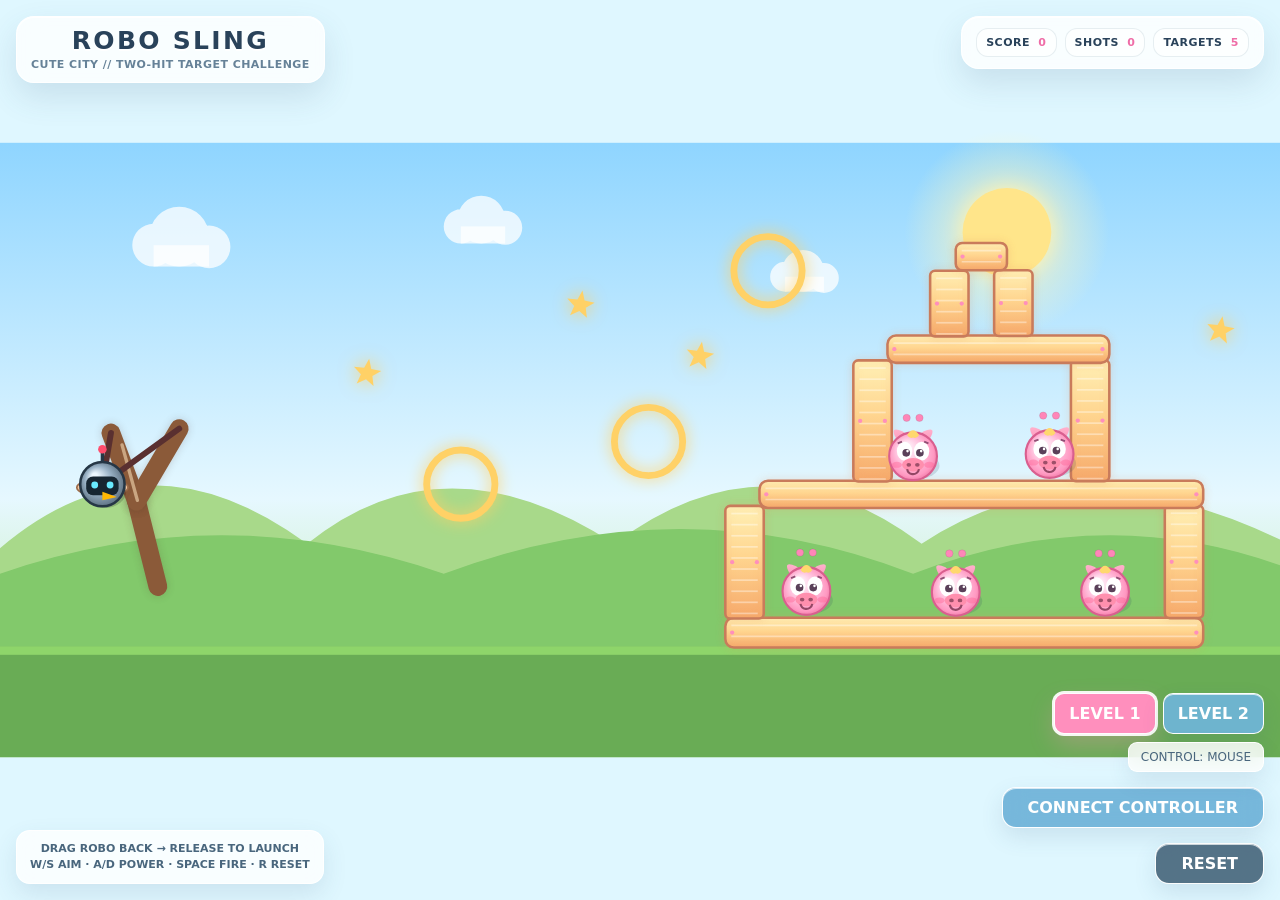
==== commit 23568fe0: "Update Robo Sling" ====
--- a/robo_sling.html
+++ b/robo_sling.html
@@ -2814,4 +2814,4 @@
 
 </script>
 </body>
-</html>
+</html>
